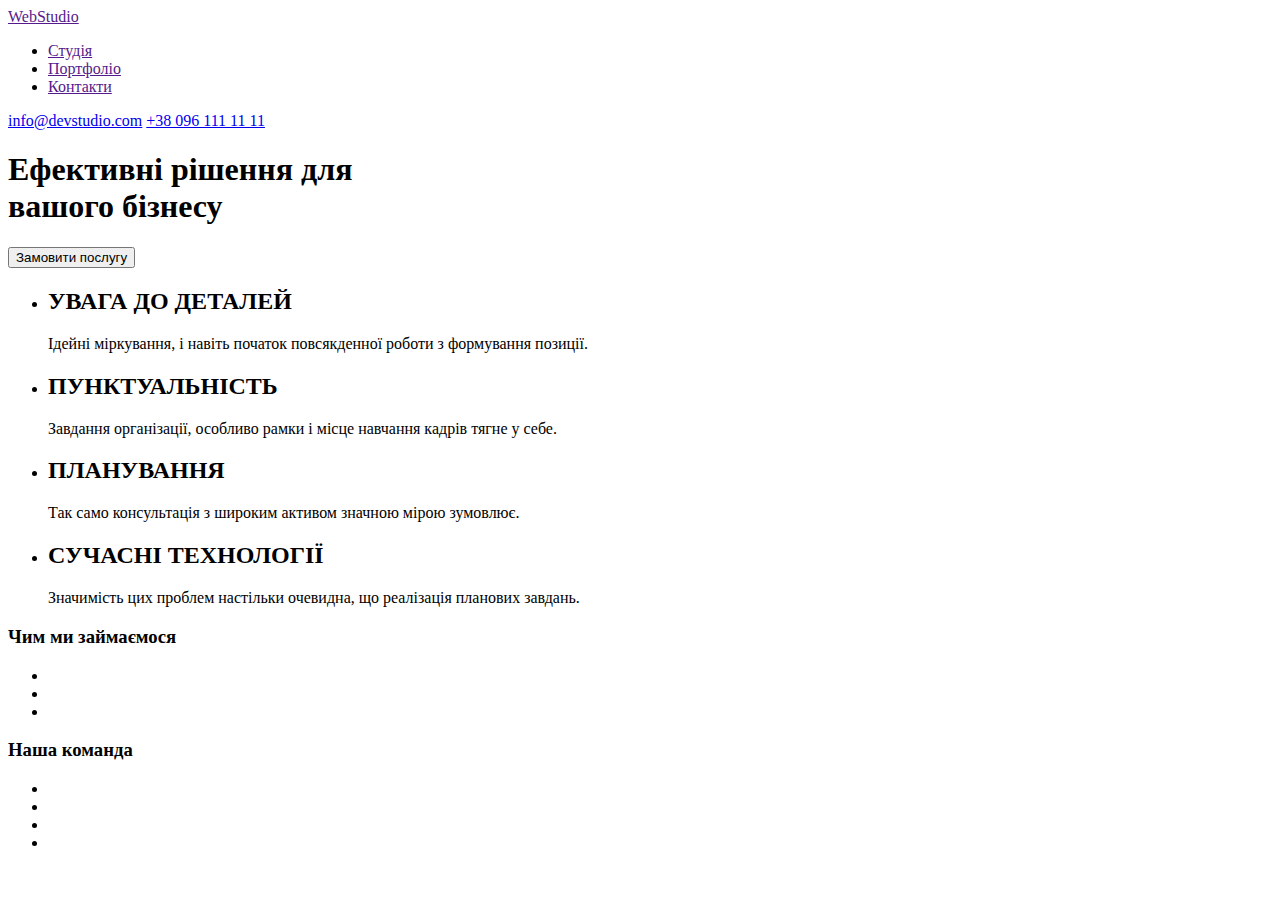
==== index.html @ 82a79b6b "First commit" ====
<!DOCTYPE html>
<html lang="en">
  <head>
    <meta charset="UTF-8" />
    <meta http-equiv="X-UA-Compatible" content="IE=edge" />
    <meta name="viewport" content="width=device-width, initial-scale=1.0" />
    <title>WebStudio</title>
  </head>
  <body>
    <header>
      <nav>
        <a href="">WebStudio</a>
        <ul>
          <li><a href="">Студія</a></li>
          <li><a href="">Портфоліо</a></li>
          <li><a href="">Контакти</a></li>
        </ul>
      </nav>
      <a href="mailto:info@devstudio.com">info@devstudio.com</a>
      <a href="tel:+380961111111">+38 096 111 11 11</a>
    </header>
    <main>
		<!--Hero section-->
      <section>
        <h1>
          Ефективні рішення для <br />
          вашого бізнесу
        </h1>
        <button type="button">Замовити послугу</button>
      </section>
	  <!-- About company -->
      <div>
        <section>
          <ul>
            <li>
              <h2>УВАГА ДО ДЕТАЛЕЙ</h2>
              <p>Ідейні міркування, і навіть початок повсякденної роботи з
                формування позиції.</p>
            </li>
            <li>
              <h2>ПУНКТУАЛЬНІСТЬ</h2>
              <p>Завдання організації, особливо рамки і місце навчання кадрів
                тягне у себе.</p>
            </li>
            <li>
              <h2>ПЛАНУВАННЯ</h2>
              <p>Так само консультація з широким активом значною мірою зумовлює.</p>
            </li>
            <li>
              <h2>СУЧАСНІ ТЕХНОЛОГІЇ</h2>
              <p>Значимість цих проблем настільки очевидна, що реалізація
                планових завдань.</p>
            </li>
          </ul>
        </section>
      </div>
      <div>
        <h3>Чим ми займаємося</h3>
        <ul>
          <li><img src="./photos/box1.png" alt="" width="370" /></li>
          <li><img src="" alt="" width="370" /></li>
          <li><img src="" alt="" width="370" /></li>
        </ul>
      </div>
      <div>
        <h3>Наша команда</h3>
        <ul>
          <li><img src="" alt="" width="270" /></li>
          <li><img src="" alt="" width="270" /></li>
          <li><img src="" alt="" width="270" /></li>
          <li><img src="" alt="" width="270" /></li>
        </ul>
      </div>
    </main>
    <footer></footer>
  </body>
</html>
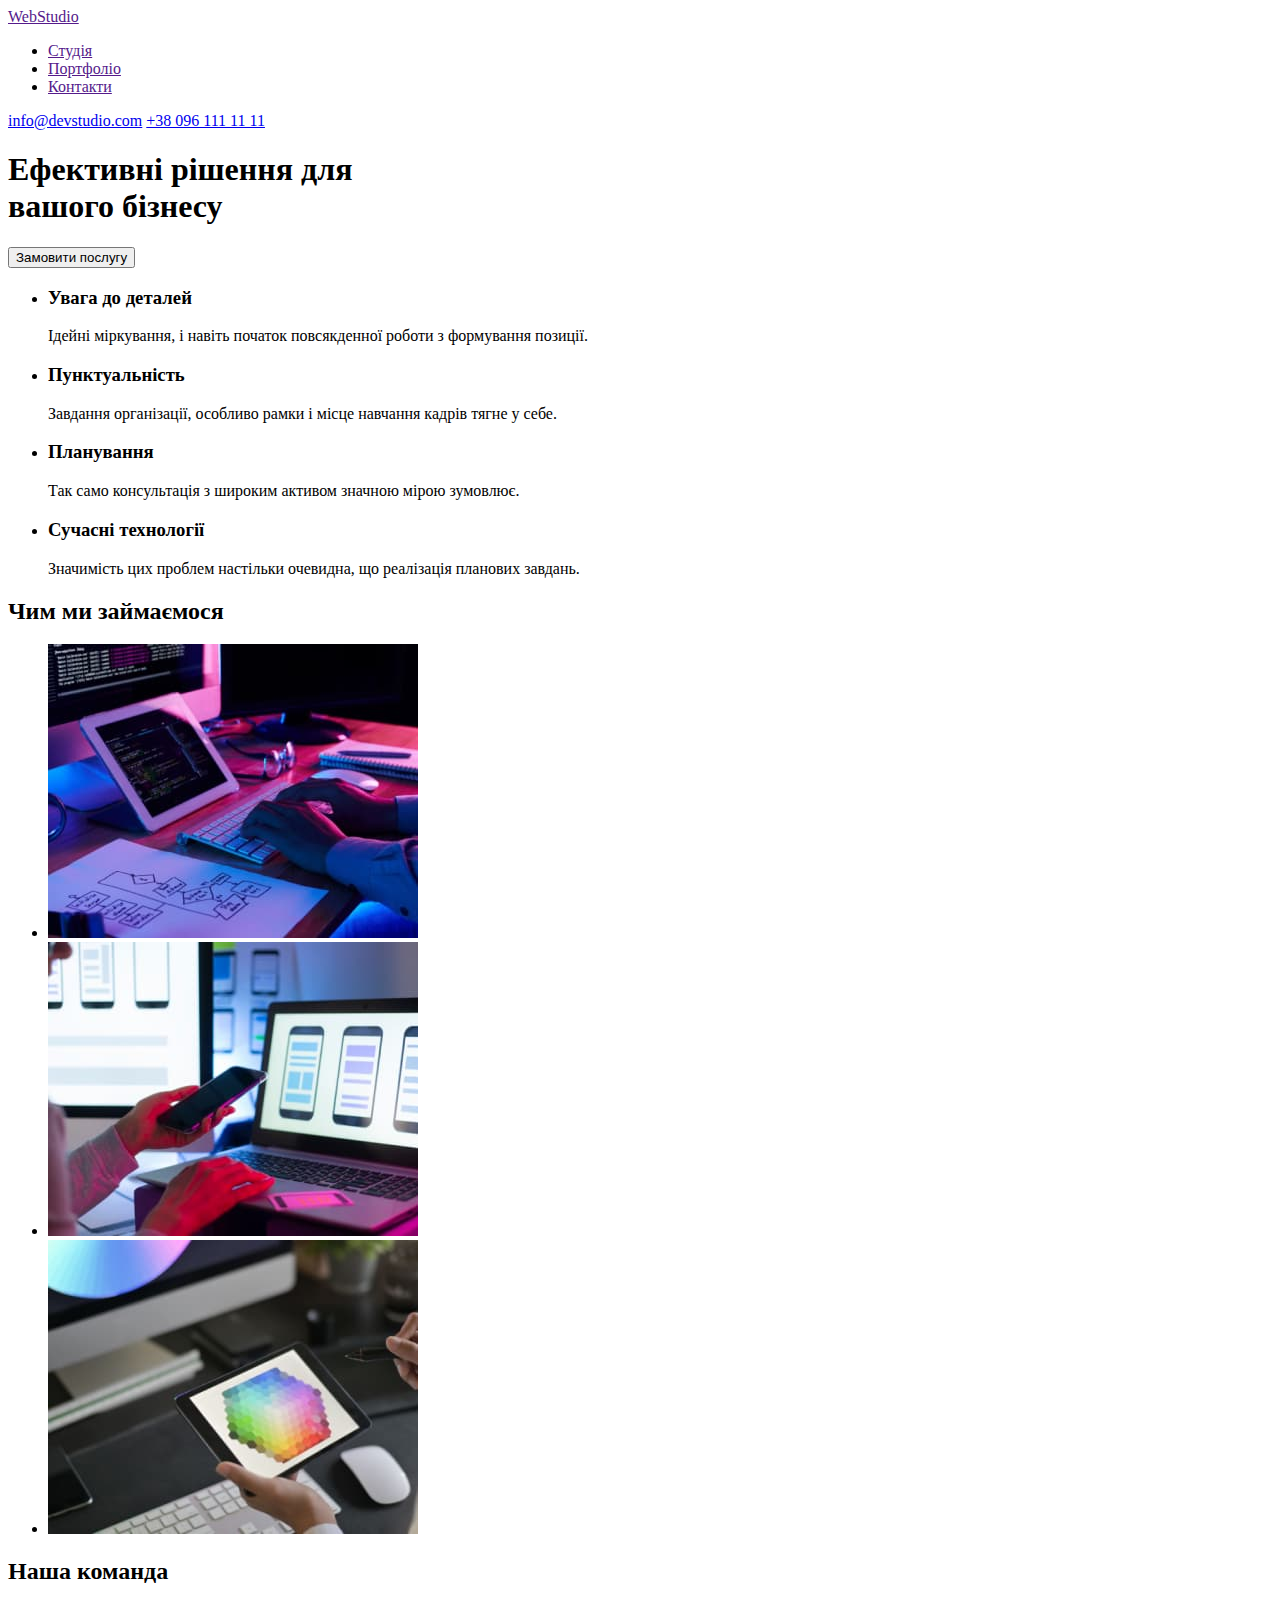
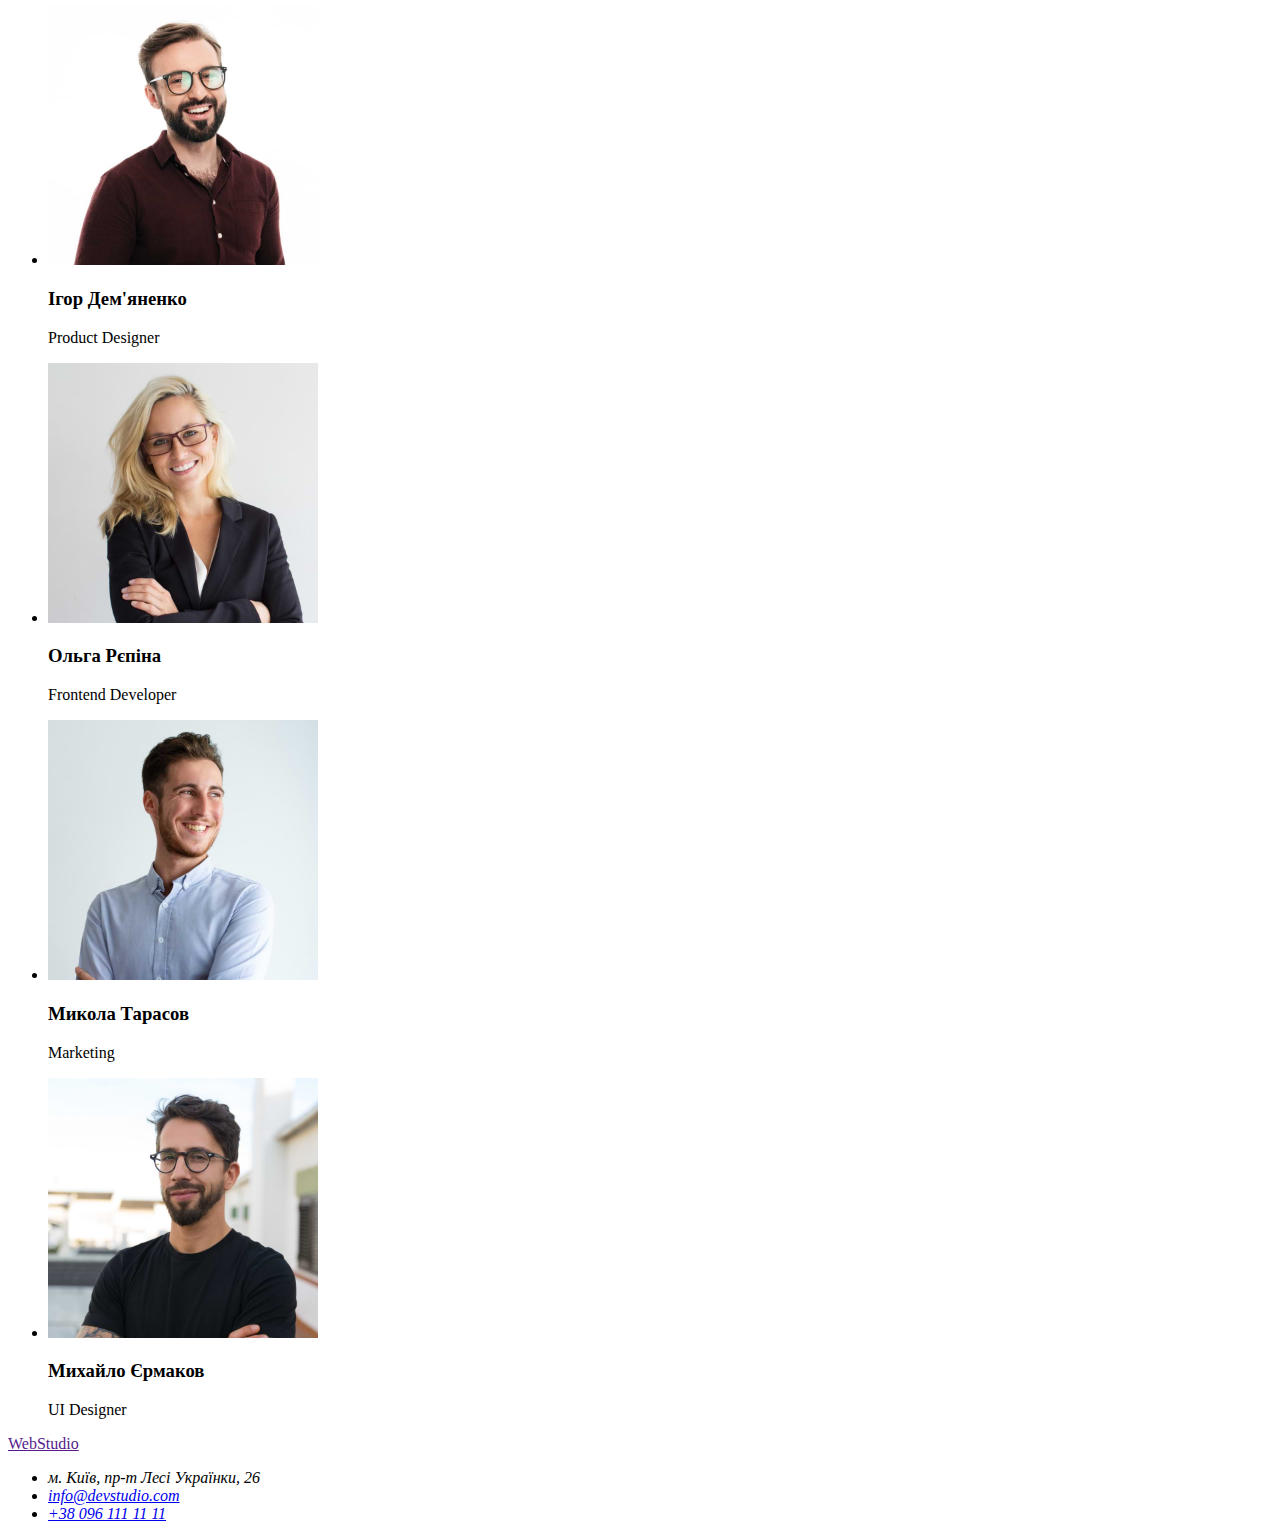
==== commit e755bc7a: "Adds images, alt descriptions and footer" ====
--- a/index.html
+++ b/index.html
@@ -1,5 +1,5 @@
 <!DOCTYPE html>
-<html lang="en">
+<html lang="uk">
   <head>
     <meta charset="UTF-8" />
     <meta http-equiv="X-UA-Compatible" content="IE=edge" />
@@ -16,11 +16,13 @@
           <li><a href="">Контакти</a></li>
         </ul>
       </nav>
-      <a href="mailto:info@devstudio.com">info@devstudio.com</a>
-      <a href="tel:+380961111111">+38 096 111 11 11</a>
+      <p>
+        <a href="mailto:info@devstudio.com">info@devstudio.com</a>
+        <a href="tel:+380961111111">+38 096 111 11 11</a>
+      </p>
     </header>
     <main>
-		<!--Hero section-->
+      <!--Hero section-->
       <section>
         <h1>
           Ефективні рішення для <br />
@@ -28,50 +30,114 @@
         </h1>
         <button type="button">Замовити послугу</button>
       </section>
-	  <!-- About company -->
-      <div>
-        <section>
-          <ul>
-            <li>
-              <h2>УВАГА ДО ДЕТАЛЕЙ</h2>
-              <p>Ідейні міркування, і навіть початок повсякденної роботи з
-                формування позиції.</p>
-            </li>
-            <li>
-              <h2>ПУНКТУАЛЬНІСТЬ</h2>
-              <p>Завдання організації, особливо рамки і місце навчання кадрів
-                тягне у себе.</p>
-            </li>
-            <li>
-              <h2>ПЛАНУВАННЯ</h2>
-              <p>Так само консультація з широким активом значною мірою зумовлює.</p>
-            </li>
-            <li>
-              <h2>СУЧАСНІ ТЕХНОЛОГІЇ</h2>
-              <p>Значимість цих проблем настільки очевидна, що реалізація
-                планових завдань.</p>
-            </li>
-          </ul>
-        </section>
-      </div>
-      <div>
-        <h3>Чим ми займаємося</h3>
+      <!-- Our advantages -->
+      <section>
+        <h2 hidden>Нвші переваги</h2>
         <ul>
-          <li><img src="./photos/box1.png" alt="" width="370" /></li>
-          <li><img src="" alt="" width="370" /></li>
-          <li><img src="" alt="" width="370" /></li>
+          <li>
+            <h3>Увага до деталей</h3>
+            <p>
+              Ідейні міркування, і навіть початок повсякденної роботи з
+              формування позиції.
+            </p>
+          </li>
+          <li>
+            <h3>Пунктуальність</h3>
+            <p>
+              Завдання організації, особливо рамки і місце навчання кадрів тягне
+              у себе.
+            </p>
+          </li>
+          <li>
+            <h3>Планування</h3>
+            <p>
+              Так само консультація з широким активом значною мірою зумовлює.
+            </p>
+          </li>
+          <li>
+            <h3>Сучасні технології</h3>
+            <p>
+              Значимість цих проблем настільки очевидна, що реалізація планових
+              завдань.
+            </p>
+          </li>
         </ul>
-      </div>
-      <div>
-        <h3>Наша команда</h3>
+      </section>
+      <!---What we do-->
+      <section>
+        <h2>Чим ми займаємося</h2>
         <ul>
-          <li><img src="" alt="" width="270" /></li>
-          <li><img src="" alt="" width="270" /></li>
-          <li><img src="" alt="" width="270" /></li>
-          <li><img src="" alt="" width="270" /></li>
+          <li>
+            <img
+              src="./images/img1.jpg"
+              alt="Робочий стіл з клавіатурою та монітором"
+              width="370"
+            />
+          </li>
+          <li>
+            <img src="./images/img2.jpg" alt="Ноутбук та телефон" width="370" />
+          </li>
+          <li>
+            <img
+              src="./images/img3.jpg"
+              alt="Планшет на якому зображено спект кольорів"
+              width="370"
+            />
+          </li>
         </ul>
-      </div>
+      </section>
+      <!--Our team-->
+      <section>
+        <h2>Наша команда</h2>
+        <ul>
+          <li>
+            <img
+              src="./images/product-designer.jpg"
+              alt="фото Ігор Дем'яненко"
+              width="270"
+            />
+            <h3>Ігор Дем'яненко</h3>
+            <p>Product Designer</p>
+          </li>
+          <li>
+            <img
+              src="./images/frontend-developer.jpg"
+              alt="фото Ольга Рєпіна"
+              width="270"
+            />
+            <h3>Ольга Рєпіна</h3>
+            <p>Frontend Developer</p>
+          </li>
+          <li>
+            <img
+              src="./images/marketer.jpg"
+              alt="фото Микола Тарасов"
+              width="270"
+            />
+            <h3>Микола Тарасов</h3>
+            <p>Marketing</p>
+          </li>
+          <li>
+            <img
+              src="./images/ui-designer.jpg"
+              alt="фото Михайло Єрмаков"
+              width="270"
+            />
+            <h3>Михайло Єрмаков</h3>
+            <p>UI Designer</p>
+          </li>
+        </ul>
+      </section>
     </main>
-    <footer></footer>
+    <footer>
+      <a href="">WebStudio</a>
+      <address>
+        <ul>
+          <li>м. Київ, пр-т Лесі Українки, 26</li>
+          <li><a href="mailto:info@devstudio.com">info@devstudio.com</a></li>
+          <li><a href="tel:+380961111111">+38 096 111 11 11</a></li>
+        </ul>
+      </address>
+    </footer>
   </body>
 </html>
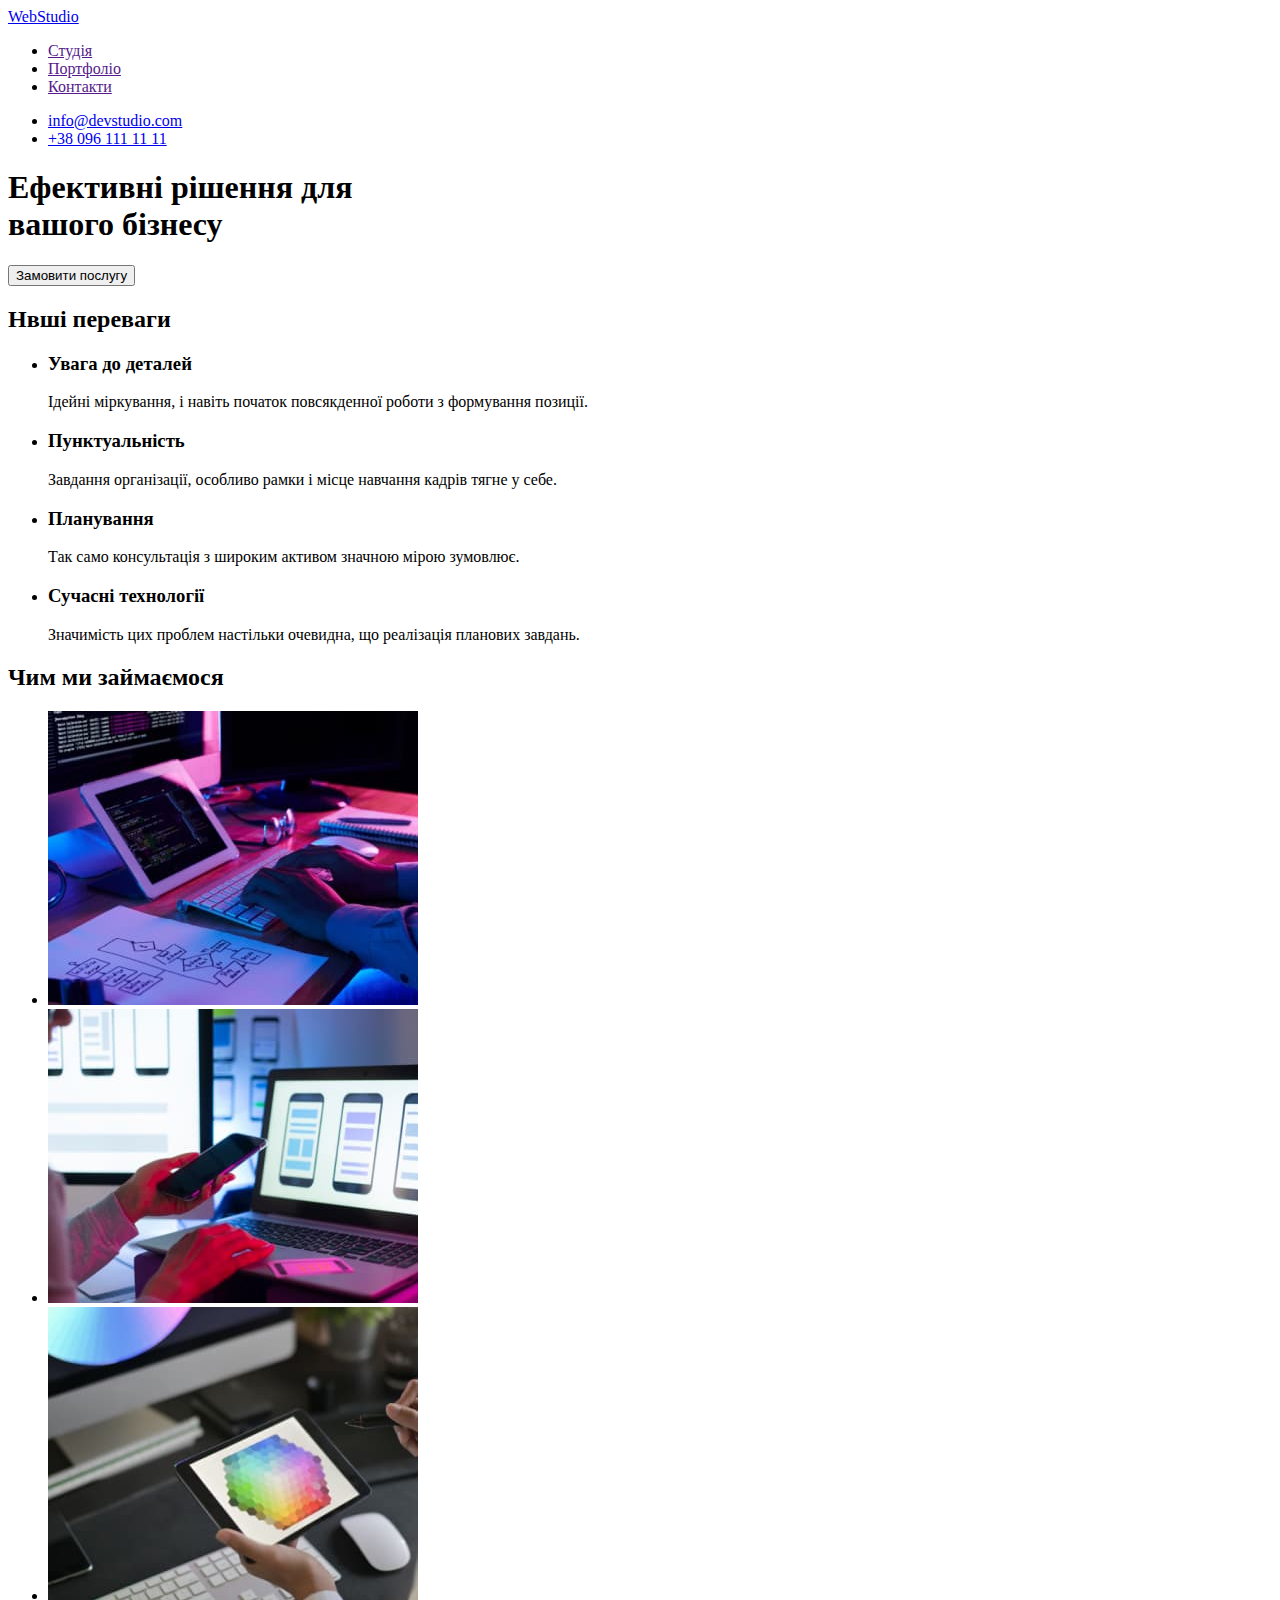
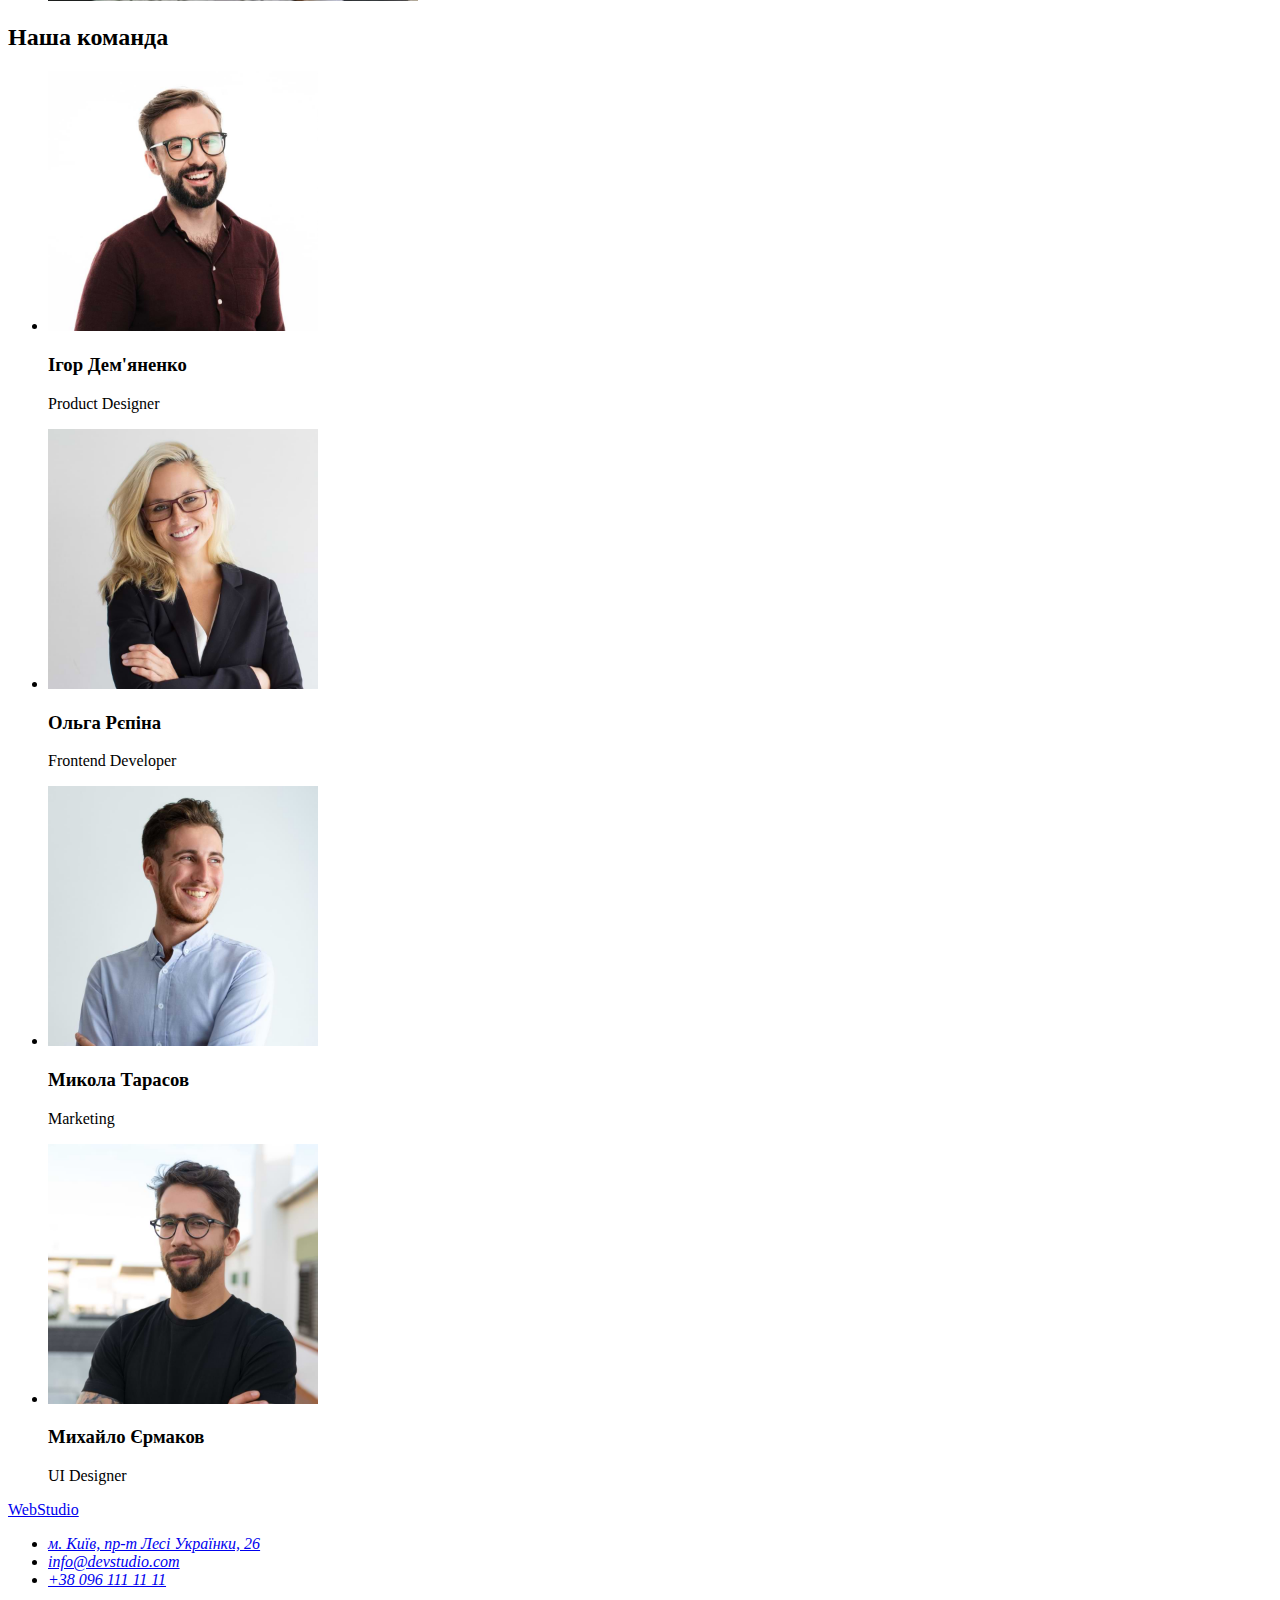
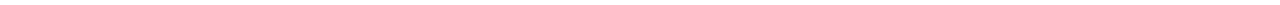
==== commit dd53e4b6: "Adds css file" ====
--- a/index.html
+++ b/index.html
@@ -5,21 +5,22 @@
     <meta http-equiv="X-UA-Compatible" content="IE=edge" />
     <meta name="viewport" content="width=device-width, initial-scale=1.0" />
     <title>WebStudio</title>
+    <link rel="stylesheet" href="./css/styles.css">
   </head>
   <body>
     <header>
       <nav>
-        <a href="">WebStudio</a>
+        <a href="./index.html">WebStudio</a>
         <ul>
           <li><a href="">Студія</a></li>
           <li><a href="">Портфоліо</a></li>
           <li><a href="">Контакти</a></li>
         </ul>
       </nav>
-      <p>
-        <a href="mailto:info@devstudio.com">info@devstudio.com</a>
-        <a href="tel:+380961111111">+38 096 111 11 11</a>
-      </p>
+      <ul>
+        <li><a href="mailto:info@devstudio.com">info@devstudio.com</a></li>
+        <li><a href="tel:+380961111111">+38 096 111 11 11</a></li>
+      </ul>
     </header>
     <main>
       <!--Hero section-->
@@ -32,7 +33,7 @@
       </section>
       <!-- Our advantages -->
       <section>
-        <h2 hidden>Нвші переваги</h2>
+        <h2>Нвші переваги</h2>
         <ul>
           <li>
             <h3>Увага до деталей</h3>
@@ -130,10 +131,18 @@
       </section>
     </main>
     <footer>
-      <a href="">WebStudio</a>
+      <a href="./index.html">WebStudio</a>
       <address>
         <ul>
-          <li>м. Київ, пр-т Лесі Українки, 26</li>
+          <li>
+            <a
+              href="https://goo.gl/maps/d3vubVebxPEq8JXa8"
+              target="_blank"
+              rel="noopener noreferrer nofollow"
+            >
+              м. Київ, пр-т Лесі Українки, 26
+            </a>
+          </li>
           <li><a href="mailto:info@devstudio.com">info@devstudio.com</a></li>
           <li><a href="tel:+380961111111">+38 096 111 11 11</a></li>
         </ul>
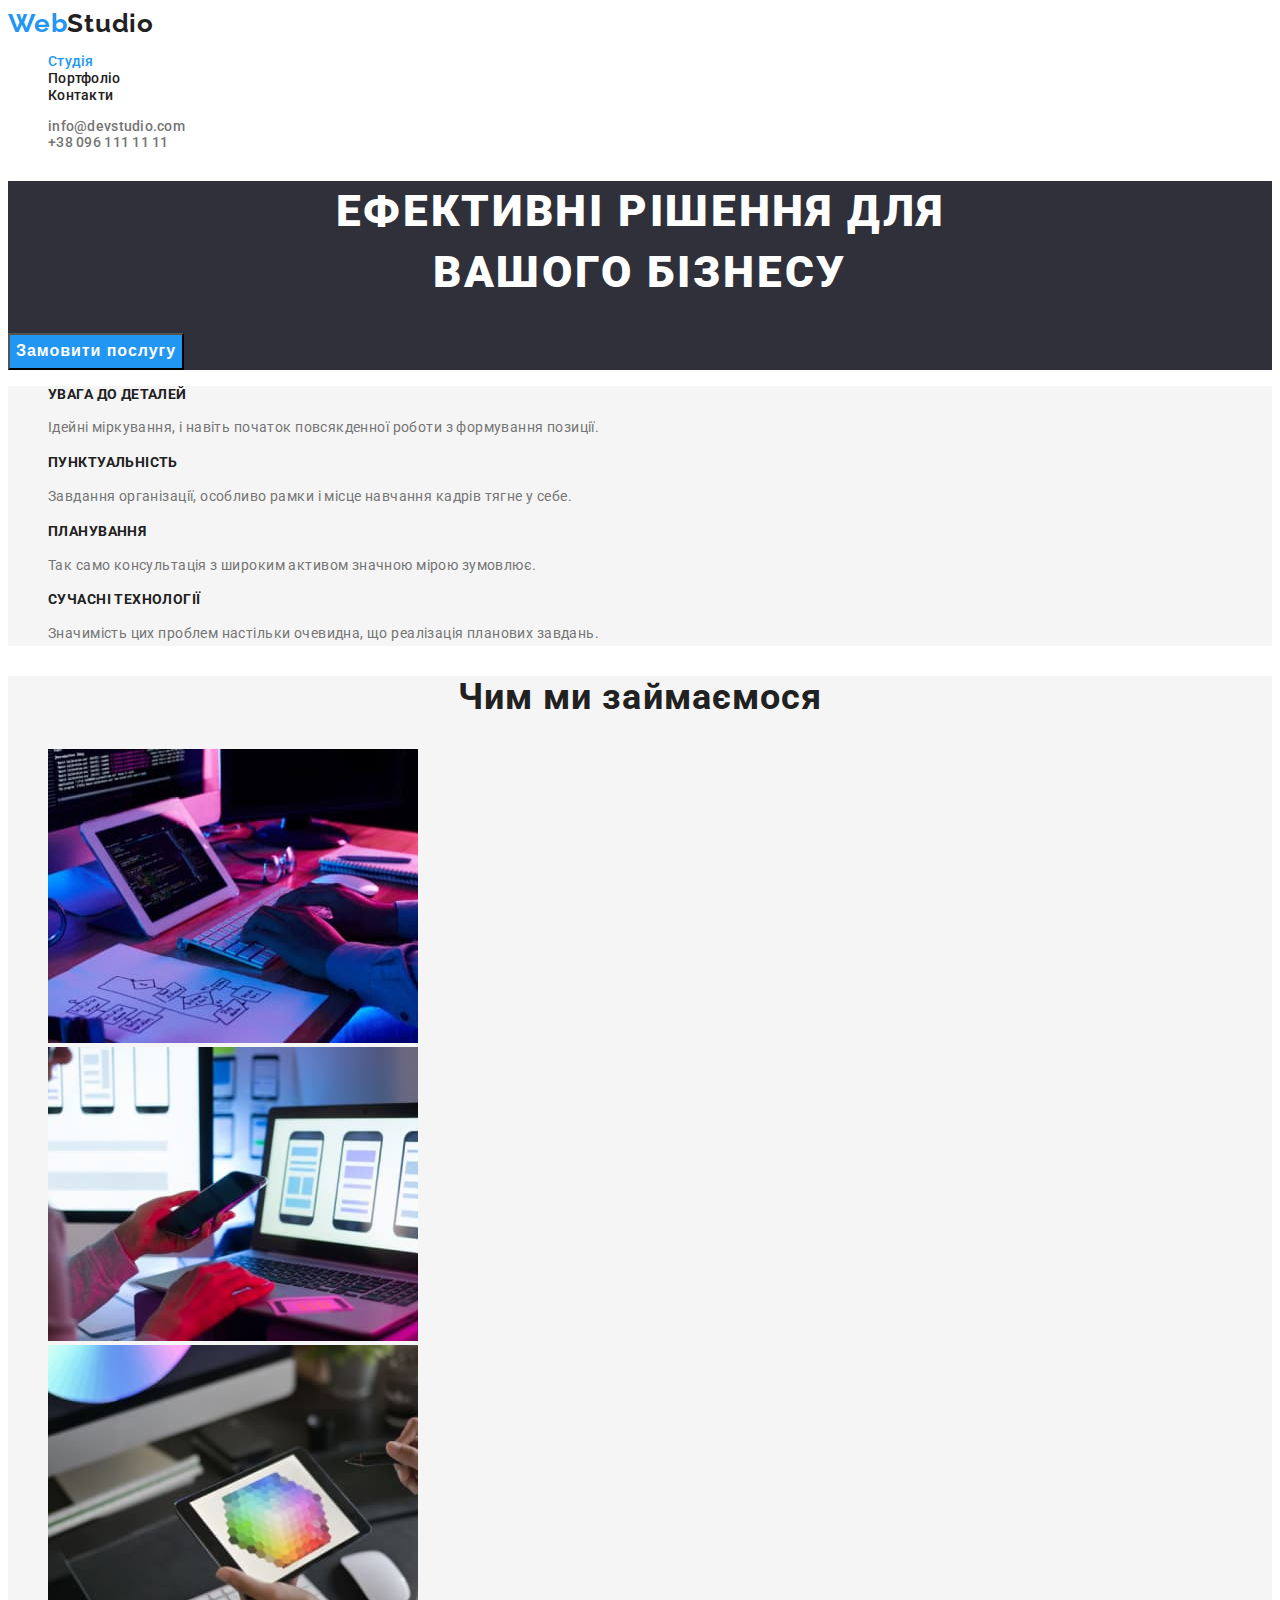
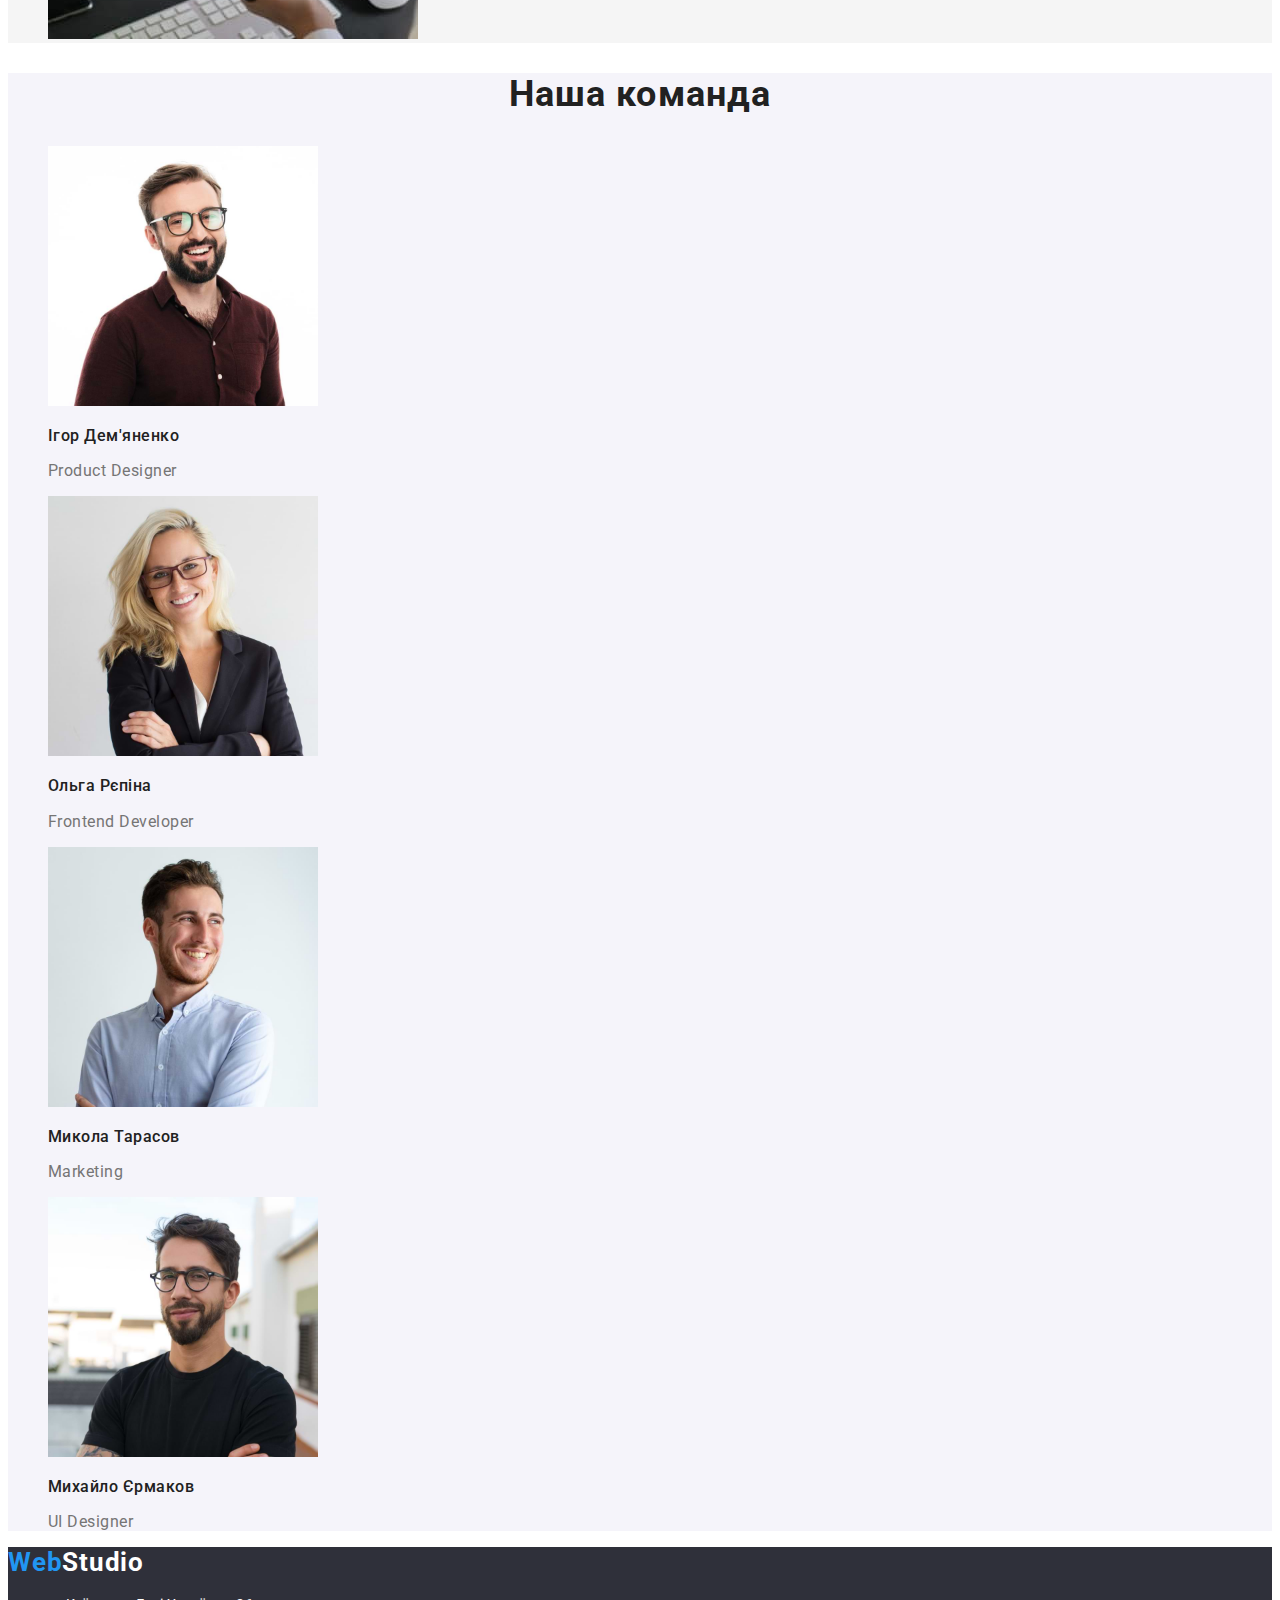
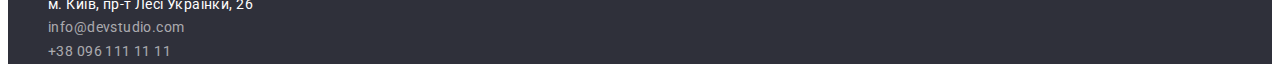
==== commit ce829648: "Add portfolio html and css styles to both index and portfolio" ====
--- a/index.html
+++ b/index.html
@@ -1,152 +1,132 @@
 <!DOCTYPE html>
 <html lang="uk">
-  <head>
-    <meta charset="UTF-8" />
-    <meta http-equiv="X-UA-Compatible" content="IE=edge" />
-    <meta name="viewport" content="width=device-width, initial-scale=1.0" />
-    <title>WebStudio</title>
-    <link rel="stylesheet" href="./css/styles.css">
-  </head>
-  <body>
-    <header>
-      <nav>
-        <a href="./index.html">WebStudio</a>
-        <ul>
-          <li><a href="">Студія</a></li>
-          <li><a href="">Портфоліо</a></li>
-          <li><a href="">Контакти</a></li>
-        </ul>
-      </nav>
-      <ul>
-        <li><a href="mailto:info@devstudio.com">info@devstudio.com</a></li>
-        <li><a href="tel:+380961111111">+38 096 111 11 11</a></li>
+
+<head>
+  <meta charset="UTF-8" />
+  <meta http-equiv="X-UA-Compatible" content="IE=edge" />
+  <meta name="viewport" content="width=device-width, initial-scale=1.0" />
+  <title>WebStudio</title>
+  <link rel="preconnect" href="https://fonts.googleapis.com">
+  <link rel="preconnect" href="https://fonts.gstatic.com" crossorigin>
+  <link href="https://fonts.googleapis.com/css2?family=Raleway:wght@700&family=Roboto:wght@400;500;700;900&display=swap"
+    rel="stylesheet">
+  <link rel="stylesheet" href="./css/styles.css">
+</head>
+
+<body>
+  <header class="header">
+    <nav class="nav">
+      <a href="./index.html" class="logo link"> <span class="web">Web</span>Studio</a>
+      <ul class="list">
+        <li><a href="./index.html" class="list-item link current">Студія</a></li>
+        <li><a href="./portfolio.html" class="list-item link">Портфоліо</a></li>
+        <li><a href="" class="list-item link">Контакти</a></li>
       </ul>
-    </header>
-    <main>
-      <!--Hero section-->
-      <section>
-        <h1>
-          Ефективні рішення для <br />
-          вашого бізнесу
-        </h1>
-        <button type="button">Замовити послугу</button>
-      </section>
-      <!-- Our advantages -->
-      <section>
-        <h2>Нвші переваги</h2>
-        <ul>
-          <li>
-            <h3>Увага до деталей</h3>
-            <p>
-              Ідейні міркування, і навіть початок повсякденної роботи з
-              формування позиції.
-            </p>
-          </li>
-          <li>
-            <h3>Пунктуальність</h3>
-            <p>
-              Завдання організації, особливо рамки і місце навчання кадрів тягне
-              у себе.
-            </p>
-          </li>
-          <li>
-            <h3>Планування</h3>
-            <p>
-              Так само консультація з широким активом значною мірою зумовлює.
-            </p>
-          </li>
-          <li>
-            <h3>Сучасні технології</h3>
-            <p>
-              Значимість цих проблем настільки очевидна, що реалізація планових
-              завдань.
-            </p>
-          </li>
-        </ul>
-      </section>
-      <!---What we do-->
-      <section>
-        <h2>Чим ми займаємося</h2>
-        <ul>
-          <li>
-            <img
-              src="./images/img1.jpg"
-              alt="Робочий стіл з клавіатурою та монітором"
-              width="370"
-            />
-          </li>
-          <li>
-            <img src="./images/img2.jpg" alt="Ноутбук та телефон" width="370" />
-          </li>
-          <li>
-            <img
-              src="./images/img3.jpg"
-              alt="Планшет на якому зображено спект кольорів"
-              width="370"
-            />
-          </li>
-        </ul>
-      </section>
-      <!--Our team-->
-      <section>
-        <h2>Наша команда</h2>
-        <ul>
-          <li>
-            <img
-              src="./images/product-designer.jpg"
-              alt="фото Ігор Дем'яненко"
-              width="270"
-            />
-            <h3>Ігор Дем'яненко</h3>
-            <p>Product Designer</p>
-          </li>
-          <li>
-            <img
-              src="./images/frontend-developer.jpg"
-              alt="фото Ольга Рєпіна"
-              width="270"
-            />
-            <h3>Ольга Рєпіна</h3>
-            <p>Frontend Developer</p>
-          </li>
-          <li>
-            <img
-              src="./images/marketer.jpg"
-              alt="фото Микола Тарасов"
-              width="270"
-            />
-            <h3>Микола Тарасов</h3>
-            <p>Marketing</p>
-          </li>
-          <li>
-            <img
-              src="./images/ui-designer.jpg"
-              alt="фото Михайло Єрмаков"
-              width="270"
-            />
-            <h3>Михайло Єрмаков</h3>
-            <p>UI Designer</p>
-          </li>
-        </ul>
-      </section>
-    </main>
-    <footer>
-      <a href="./index.html">WebStudio</a>
-      <address>
-        <ul>
-          <li>
-            <a
-              href="https://goo.gl/maps/d3vubVebxPEq8JXa8"
-              target="_blank"
-              rel="noopener noreferrer nofollow"
-            >
-              м. Київ, пр-т Лесі Українки, 26
-            </a>
-          </li>
-          <li><a href="mailto:info@devstudio.com">info@devstudio.com</a></li>
-          <li><a href="tel:+380961111111">+38 096 111 11 11</a></li>
-        </ul>
-      </address>
-    </footer>
-  </body>
-</html>
+    </nav>
+    <ul class="contact list">
+      <li><a href="mailto:info@devstudio.com" class="list-item link">info@devstudio.com</a></li>
+      <li><a href="tel:+380961111111" class="list-item link">+38 096 111 11 11</a></li>
+    </ul>
+  </header>
+  <main>
+    <!--Hero section-->
+    <section class="hero">
+      <h1 class="hero-title">
+        Ефективні рішення для <br />
+        вашого бізнесу
+      </h1>
+      <button class="hero-button" type="button">Замовити послугу</button>
+    </section>
+    <!-- Our advantages -->
+    <section class="advantages">
+      <h2 class="visually-hidden">Нaші переваги</h2>
+      <ul class="list">
+        <li>
+          <h3 class="advantages-title">Увага до деталей</h3>
+          <p class="advantages-text">
+            Ідейні міркування, і навіть початок повсякденної роботи з
+            формування позиції.
+          </p>
+        </li>
+        <li>
+          <h3 class="advantages-title">Пунктуальність</h3>
+          <p class="advantages-text">
+            Завдання організації, особливо рамки і місце навчання кадрів тягне
+            у себе.
+          </p>
+        </li>
+        <li>
+          <h3 class="advantages-title">Планування</h3>
+          <p class="advantages-text">
+            Так само консультація з широким активом значною мірою зумовлює.
+          </p>
+        </li>
+        <li>
+          <h3 class="advantages-title">Сучасні технології</h3>
+          <p class="advantages-text">
+            Значимість цих проблем настільки очевидна, що реалізація планових
+            завдань.
+          </p>
+        </li>
+      </ul>
+    </section>
+    <!---What we do-->
+    <section class="what-we-do">
+      <h2 class="title">Чим ми займаємося</h2>
+      <ul class="list">
+        <li>
+          <img src="./images/img1.jpg" alt="Робочий стіл з клавіатурою та монітором" width="370" />
+        </li>
+        <li>
+          <img src="./images/img2.jpg" alt="Ноутбук та телефон" width="370" />
+        </li>
+        <li>
+          <img src="./images/img3.jpg" alt="Планшет на якому зображено спект кольорів" width="370" />
+        </li>
+      </ul>
+    </section>
+    <!--Our team-->
+    <section class="team">
+      <h2 class="title">Наша команда</h2>
+      <ul class="list">
+        <li>
+          <img src="./images/product-designer.jpg" alt="фото Ігор Дем'яненко" width="270" />
+          <h3 class="team-title">Ігор Дем'яненко</h3>
+          <p class="team-text">Product Designer</p>
+        </li>
+        <li>
+          <img src="./images/frontend-developer.jpg" alt="фото Ольга Рєпіна" width="270" />
+          <h3 class="team-title">Ольга Рєпіна</h3>
+          <p class="team-text">Frontend Developer</p>
+        </li>
+        <li>
+          <img src="./images/marketer.jpg" alt="фото Микола Тарасов" width="270" />
+          <h3 class="team-title">Микола Тарасов</h3>
+          <p class="team-text">Marketing</p>
+        </li>
+        <li>
+          <img src="./images/ui-designer.jpg" alt="фото Михайло Єрмаков" width="270" />
+          <h3 class="team-title">Михайло Єрмаков</h3>
+          <p class="team-text">UI Designer</p>
+        </li>
+      </ul>
+    </section>
+  </main>
+  <footer class="footer">
+    <a href="./index.html" class="footer-logo link"> <span class="web">Web</span>Studio</a>
+    <address class="address">
+      <ul class="list">
+        <li>
+          <a href="https://goo.gl/maps/d3vubVebxPEq8JXa8" target="_blank" rel="noopener noreferrer nofollow"
+            class="address-item-main list-item link">
+            м. Київ, пр-т Лесі Українки, 26
+          </a>
+        </li>
+        <li><a href="mailto:info@devstudio.com" class="address-item list-item link">info@devstudio.com</a></li>
+        <li><a href="tel:+380961111111" class="address-item list-item link">+38 096 111 11 11</a></li>
+      </ul>
+    </address>
+  </footer>
+</body>
+
+</html>--- a/css/styles.css
+++ b/css/styles.css
@@ -0,0 +1,215 @@
+:root {
+    --primary-text-color: #757575;
+    --title-text-color: #212121;
+    --accent-color: #2196F3;
+    --additional-color: #FFFFFF;
+
+    --primary-background-color: #F5F5F5;
+    --accent-background-color: #2F303A;
+    --additional-background-color: #F5F4FA;
+}
+
+body {
+    font-family: "Roboto", sans-serif;
+    font-style: normal;
+    font-weight: 400;
+    color: var(--primary-text-color);
+}
+
+.link {
+    text-decoration: none;
+    color: inherit;
+}
+
+.list {
+    list-style-type: none;
+}
+
+.current {
+    color: var(--accent-color);
+}
+
+/* Header */
+
+.header {
+    background-color: var(--additional-color);
+}
+
+.nav {
+    font-weight: 500;
+    font-size: 14px;
+    line-height: 1.2;
+    letter-spacing: 0.02em;
+    color: var(--title-text-color);
+}
+
+.logo {
+    font-family: 'Raleway';
+    font-weight: 700;
+    font-size: 26px;
+    line-height: 1.2;
+    letter-spacing: 0.03em;
+}
+
+.web {
+    color: var(--accent-color)
+}
+
+.list-item:hover,
+.list-item:focus {
+    color: var(--accent-color);
+}
+
+.contact {
+    font-weight: 500;
+    font-size: 14px;
+    line-height: 1.2;
+    letter-spacing: 0.02em;
+}
+
+/* Hero section */
+
+.hero,
+.footer {
+    background-color: var(--accent-background-color);
+}
+
+.hero-title {
+    font-weight: 900;
+    font-size: 44px;
+    line-height: 1.4;
+    text-align: center;
+    letter-spacing: 0.06em;
+    text-transform: uppercase;
+    color: var(--additional-color);
+}
+
+.hero-button {
+    font-weight: 700;
+    font-size: 16px;
+    line-height: 1.9;
+    letter-spacing: 0.06em;
+    color: var(--additional-color);
+    background-color: var(--accent-color);
+}
+
+/* Our advantages section */
+
+.advantages {
+    background-color: var(--primary-background-color);
+}
+
+.visually-hidden {
+    position: absolute;
+    white-space: nowrap;
+    width: 1px;
+    height: 1px;
+    overflow: hidden;
+    border: 0;
+    padding: 0;
+    clip: rect(0 0 0 0);
+    clip-path: inset(50%);
+    margin: -1px;
+}
+
+.advantages-title {
+    font-weight: 700;
+    font-size: 14px;
+    line-height: 1.2;
+    letter-spacing: 0.03em;
+    text-transform: uppercase;
+    color: var(--title-text-color);
+}
+
+.advantages-text {
+    font-size: 14px;
+    line-height: 1.7;
+    letter-spacing: 0.03em;
+}
+
+/* What we do section */
+
+.what-we-do {
+    background-color: var(--primary-background-color);
+}
+
+.title {
+    font-weight: 700;
+    font-size: 36px;
+    line-height: 1.2;
+    text-align: center;
+    letter-spacing: 0.03em;
+    color: var(--title-text-color);
+}
+
+/* Our team */
+
+.team {
+    background-color: var(--additional-background-color);
+}
+
+.team-title {
+    font-weight: 500;
+    font-size: 16px;
+    line-height: 1.2;
+    ;
+    letter-spacing: 0.03em;
+    color: var(--title-text-color);
+}
+
+.team-text {
+    font-size: 16px;
+    line-height: 1.2;
+    letter-spacing: 0.03em;
+}
+
+/* Footer */
+
+.footer-logo {
+    font-weight: 700;
+    font-size: 26px;
+    line-height: 1.2;
+    letter-spacing: 0.03em;
+    color: var(--additional-color);
+}
+
+.address {
+    font-style: normal;
+    font-size: 14px;
+    line-height: 1.7;
+    letter-spacing: 0.03em;
+}
+
+
+.address-item-main {
+    color: var(--additional-color);
+}
+
+.address-item {
+    color: rgba(255, 255, 255, 0.6);
+}
+
+/* Our works */
+
+.btn {
+    font-weight: 500;
+    font-size: 16px;
+    line-height: 1.6;
+    letter-spacing: 0.03em;
+    color: var(--title-text-color);
+    background-color: var(--additional-background-color);
+}
+
+.our-works-title {
+    font-weight: 700;
+    font-size: 18px;
+    line-height: 2;
+    letter-spacing: 0.06em;
+    color: var(--title-text-color);
+}
+
+.our-works-text {
+    font-size: 16px;
+    line-height: 1.9;
+    letter-spacing: 0.03em;
+}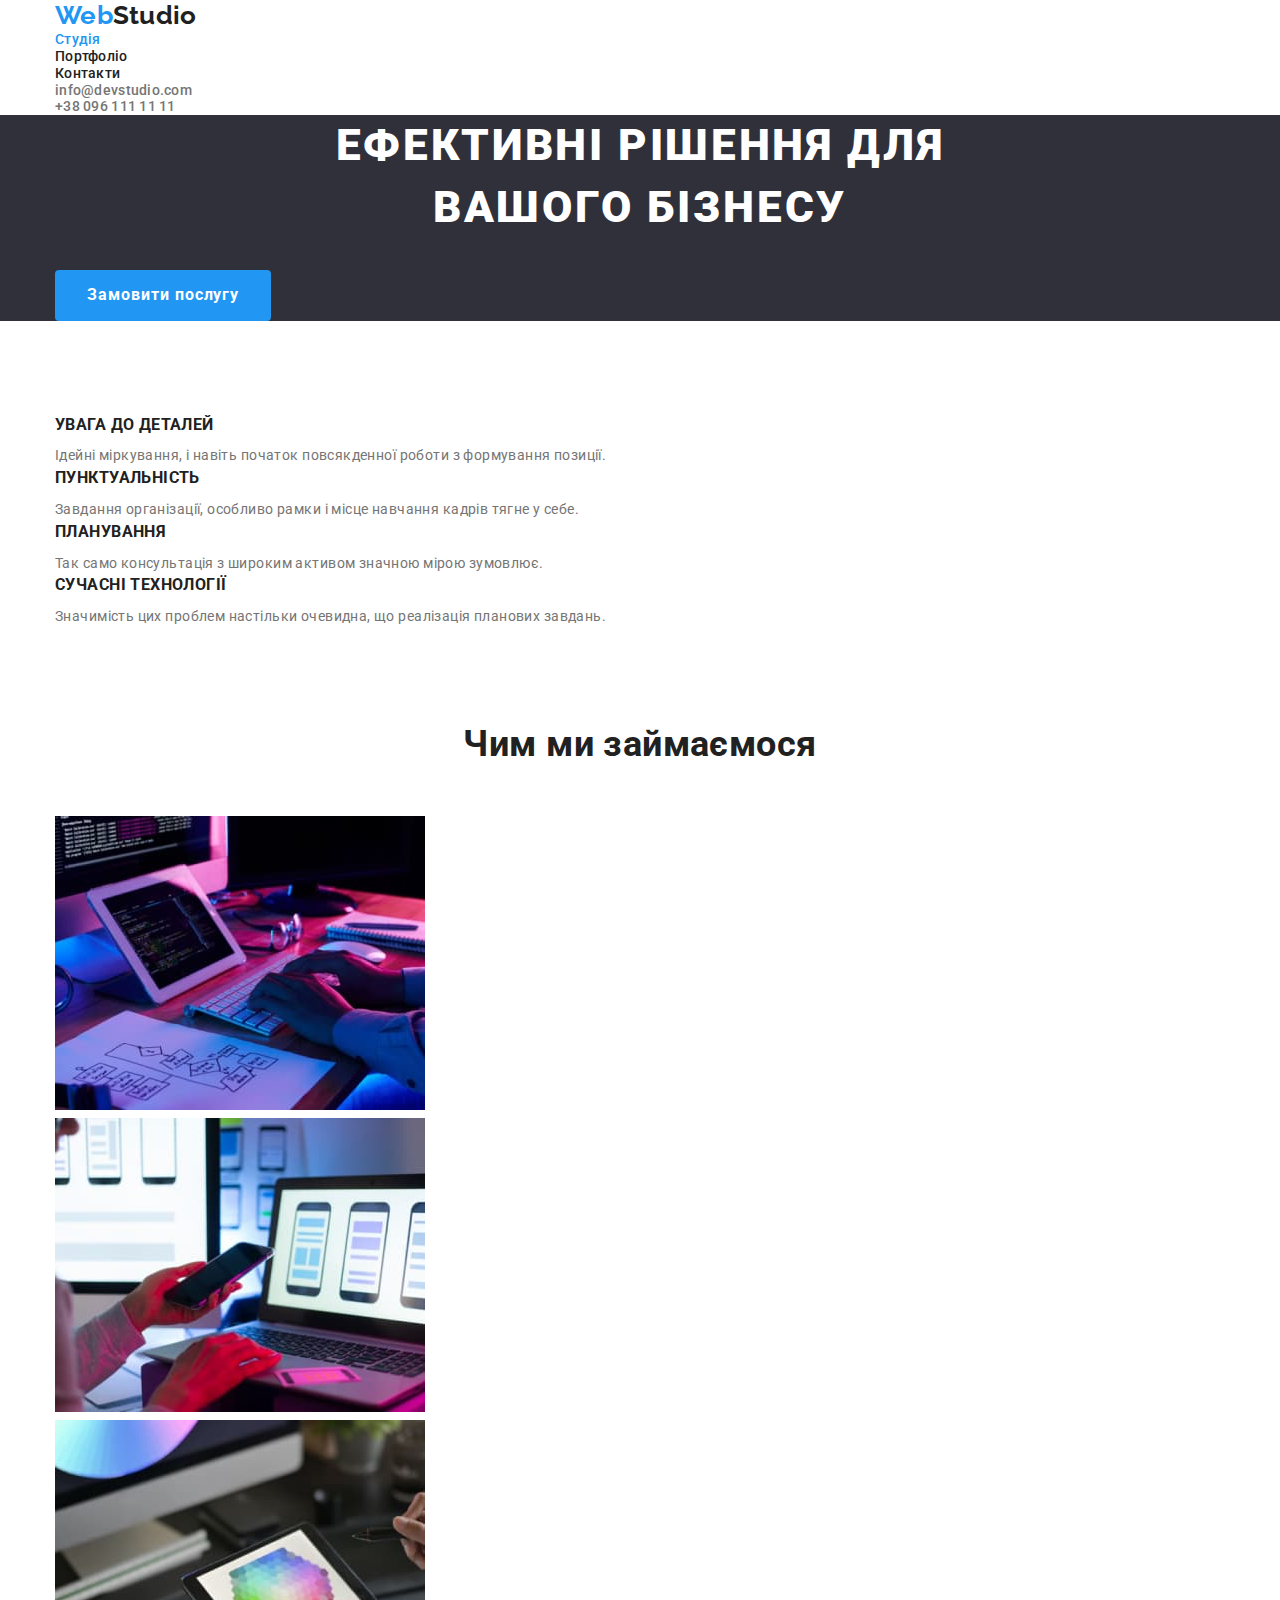
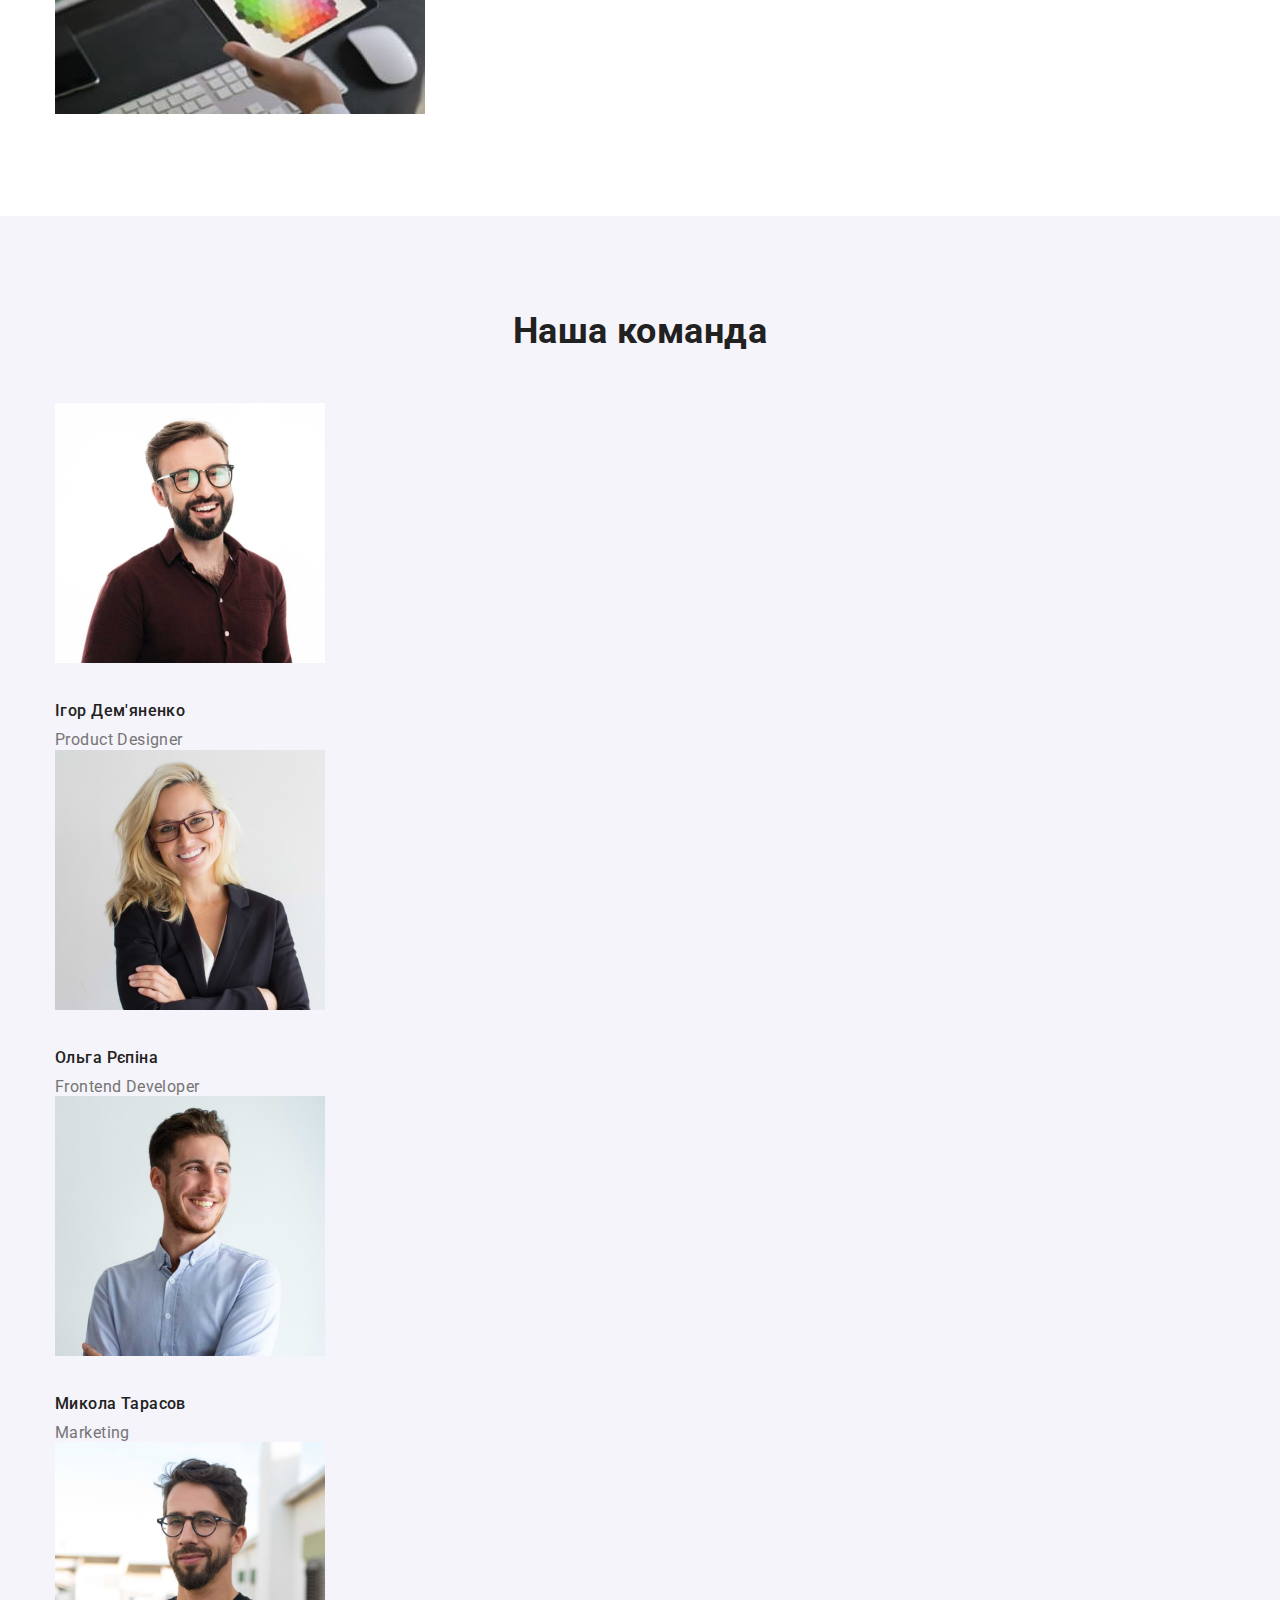
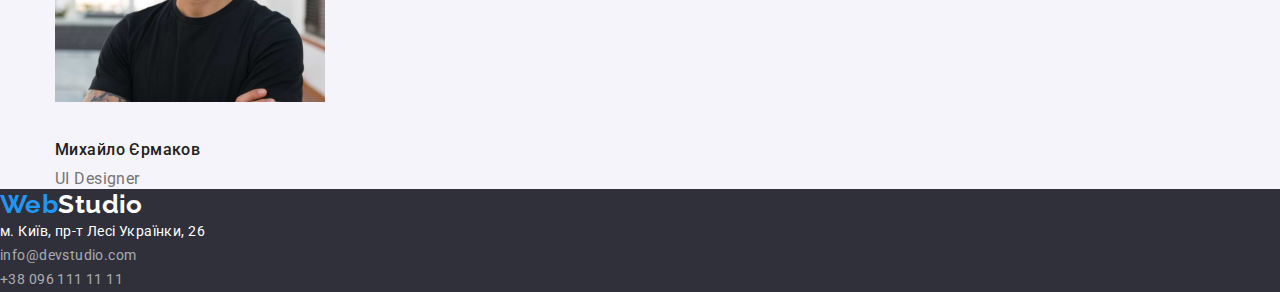
==== commit 0f17ef06: "Add margins and paddings" ====
--- a/index.html
+++ b/index.html
@@ -6,72 +6,89 @@
   <meta http-equiv="X-UA-Compatible" content="IE=edge" />
   <meta name="viewport" content="width=device-width, initial-scale=1.0" />
   <title>WebStudio</title>
-  <link rel="preconnect" href="https://fonts.googleapis.com">
-  <link rel="preconnect" href="https://fonts.gstatic.com" crossorigin>
+  <link rel="preconnect" href="https://fonts.googleapis.com" />
+  <link rel="preconnect" href="https://fonts.gstatic.com" crossorigin />
   <link href="https://fonts.googleapis.com/css2?family=Raleway:wght@700&family=Roboto:wght@400;500;700;900&display=swap"
-    rel="stylesheet">
-  <link rel="stylesheet" href="./css/styles.css">
+    rel="stylesheet" />
+  <link rel="stylesheet" href="https://cdnjs.cloudflare.com/ajax/libs/modern-normalize/1.1.0/modern-normalize.css" />
+  <link rel="stylesheet" href="./css/styles.css" />
 </head>
 
 <body>
   <header class="header">
-    <nav class="nav">
-      <a href="./index.html" class="logo link"> <span class="web">Web</span>Studio</a>
-      <ul class="list">
-        <li><a href="./index.html" class="list-item link current">Студія</a></li>
-        <li><a href="./portfolio.html" class="list-item link">Портфоліо</a></li>
-        <li><a href="" class="list-item link">Контакти</a></li>
+    <div class="container">
+      <nav class="navigation">
+        <a href="./index.html" class="logo link">
+          <span class="accent">Web</span>Studio</a>
+        <ul class="list">
+          <li>
+            <a href="./index.html" class="list-item link current">Студія</a>
+          </li>
+          <li>
+            <a href="./portfolio.html" class="list-item link">Портфоліо</a>
+          </li>
+          <li><a href="" class="list-item link">Контакти</a></li>
+        </ul>
+      </nav>
+      <ul class="contact list">
+        <li>
+          <a href="mailto:info@devstudio.com" class="list-item link">info@devstudio.com</a>
+        </li>
+        <li>
+          <a href="tel:+380961111111" class="list-item link">+38 096 111 11 11</a>
+        </li>
       </ul>
-    </nav>
-    <ul class="contact list">
-      <li><a href="mailto:info@devstudio.com" class="list-item link">info@devstudio.com</a></li>
-      <li><a href="tel:+380961111111" class="list-item link">+38 096 111 11 11</a></li>
-    </ul>
+    </div>
   </header>
   <main>
     <!--Hero section-->
     <section class="hero">
-      <h1 class="hero-title">
-        Ефективні рішення для <br />
-        вашого бізнесу
-      </h1>
-      <button class="hero-button" type="button">Замовити послугу</button>
+      <div class="container">
+        <h1 class="hero-title">
+          Ефективні рішення для <br />
+          вашого бізнесу
+        </h1>
+        <button class="hero-button" type="button">Замовити послугу</button>
+      </div>
     </section>
     <!-- Our advantages -->
     <section class="advantages">
-      <h2 class="visually-hidden">Нaші переваги</h2>
-      <ul class="list">
-        <li>
-          <h3 class="advantages-title">Увага до деталей</h3>
-          <p class="advantages-text">
-            Ідейні міркування, і навіть початок повсякденної роботи з
-            формування позиції.
-          </p>
-        </li>
-        <li>
-          <h3 class="advantages-title">Пунктуальність</h3>
-          <p class="advantages-text">
-            Завдання організації, особливо рамки і місце навчання кадрів тягне
-            у себе.
-          </p>
-        </li>
-        <li>
-          <h3 class="advantages-title">Планування</h3>
-          <p class="advantages-text">
-            Так само консультація з широким активом значною мірою зумовлює.
-          </p>
-        </li>
-        <li>
-          <h3 class="advantages-title">Сучасні технології</h3>
-          <p class="advantages-text">
-            Значимість цих проблем настільки очевидна, що реалізація планових
-            завдань.
-          </p>
-        </li>
-      </ul>
+      <div class="container">
+        <h2 class="visually-hidden">Нaші переваги</h2>
+        <ul class="list">
+          <li>
+            <h3 class="advantages-title">Увага до деталей</h3>
+            <p class="advantages-text">
+              Ідейні міркування, і навіть початок повсякденної роботи з
+              формування позиції.
+            </p>
+          </li>
+          <li>
+            <h3 class="advantages-title">Пунктуальність</h3>
+            <p class="advantages-text">
+              Завдання організації, особливо рамки і місце навчання кадрів тягне
+              у себе.
+            </p>
+          </li>
+          <li>
+            <h3 class="advantages-title">Планування</h3>
+            <p class="advantages-text">
+              Так само консультація з широким активом значною мірою зумовлює.
+            </p>
+          </li>
+          <li>
+            <h3 class="advantages-title">Сучасні технології</h3>
+            <p class="advantages-text">
+              Значимість цих проблем настільки очевидна, що реалізація планових
+              завдань.
+            </p>
+          </li>
+        </ul>
+      </div>
     </section>
     <!---What we do-->
     <section class="what-we-do">
+      <div class="container">
       <h2 class="title">Чим ми займаємося</h2>
       <ul class="list">
         <li>
@@ -84,9 +101,11 @@
           <img src="./images/img3.jpg" alt="Планшет на якому зображено спект кольорів" width="370" />
         </li>
       </ul>
+    </div>
     </section>
     <!--Our team-->
     <section class="team">
+      <div class="container">
       <h2 class="title">Наша команда</h2>
       <ul class="list">
         <li>
@@ -110,10 +129,12 @@
           <p class="team-text">UI Designer</p>
         </li>
       </ul>
+    </div>
     </section>
   </main>
   <footer class="footer">
-    <a href="./index.html" class="footer-logo link"> <span class="web">Web</span>Studio</a>
+    <a href="./index.html" class="footer-logo link">
+      <span class="accent">Web</span>Studio</a>
     <address class="address">
       <ul class="list">
         <li>
@@ -122,8 +143,12 @@
             м. Київ, пр-т Лесі Українки, 26
           </a>
         </li>
-        <li><a href="mailto:info@devstudio.com" class="address-item list-item link">info@devstudio.com</a></li>
-        <li><a href="tel:+380961111111" class="address-item list-item link">+38 096 111 11 11</a></li>
+        <li>
+          <a href="mailto:info@devstudio.com" class="address-item list-item link">info@devstudio.com</a>
+        </li>
+        <li>
+          <a href="tel:+380961111111" class="address-item list-item link">+38 096 111 11 11</a>
+        </li>
       </ul>
     </address>
   </footer>
--- a/css/styles.css
+++ b/css/styles.css
@@ -1,215 +1,233 @@
 :root {
-    --primary-text-color: #757575;
-    --title-text-color: #212121;
-    --accent-color: #2196F3;
-    --additional-color: #FFFFFF;
-
-    --primary-background-color: #F5F5F5;
-    --accent-background-color: #2F303A;
-    --additional-background-color: #F5F4FA;
+  --primary-text-color: #757575;
+  --title-text-color: #212121;
+  --accent-color: #2196f3;
+
+  --primary-color: #ffffff;
+  --primary-alfa-color: rgba(255, 255, 255, 0.6);
+
+  --accent-background-color: #2f303a;
+  --additional-background-color: #f5f4fa;
 }
 
 body {
-    font-family: "Roboto", sans-serif;
-    font-style: normal;
-    font-weight: 400;
-    color: var(--primary-text-color);
+  font-family: "Roboto", sans-serif;
+  color: var(--primary-text-color);
+  background-color: var(--primary-color);
+  font-size: 14px;
+  line-height: 1.71;
+  letter-spacing: 0.03em;
 }
 
 .link {
-    text-decoration: none;
-    color: inherit;
+  text-decoration: none;
+  color: inherit;
 }
 
 .list {
-    list-style-type: none;
+  list-style-type: none;
+  padding: 0;
+  margin: 0;
 }
 
 .current {
-    color: var(--accent-color);
+  color: var(--accent-color);
+}
+
+.container {
+  width: 1200px;
+  padding-right: 15px;
+  padding-left: 15px;
+  margin: 0 auto;
 }
 
 /* Header */
 
-.header {
-    background-color: var(--additional-color);
-}
-
-.nav {
-    font-weight: 500;
-    font-size: 14px;
-    line-height: 1.2;
-    letter-spacing: 0.02em;
-    color: var(--title-text-color);
+.navigation {
+  font-weight: 500;
+  line-height: 1.2;
+  letter-spacing: 0.02em;
+  color: var(--title-text-color);
 }
 
 .logo {
-    font-family: 'Raleway';
-    font-weight: 700;
-    font-size: 26px;
-    line-height: 1.2;
-    letter-spacing: 0.03em;
-}
-
-.web {
-    color: var(--accent-color)
+  font-family: "Raleway", sans-serif;
+  font-weight: 700;
+  font-size: 26px;
+  line-height: 1.2;
+}
+
+.accent {
+  color: var(--accent-color);
 }
 
 .list-item:hover,
 .list-item:focus {
-    color: var(--accent-color);
+  color: var(--accent-color);
 }
 
 .contact {
-    font-weight: 500;
-    font-size: 14px;
-    line-height: 1.2;
-    letter-spacing: 0.02em;
+  font-weight: 500;
+  line-height: 1.2;
+  letter-spacing: 0.02em;
 }
 
 /* Hero section */
 
 .hero,
 .footer {
-    background-color: var(--accent-background-color);
+  background-color: var(--accent-background-color);
 }
 
 .hero-title {
-    font-weight: 900;
-    font-size: 44px;
-    line-height: 1.4;
-    text-align: center;
-    letter-spacing: 0.06em;
-    text-transform: uppercase;
-    color: var(--additional-color);
-}
+  font-weight: 900;
+  font-size: 44px;
+  line-height: 1.4;
+  text-align: center;
+  letter-spacing: 0.06em;
+  text-transform: uppercase;
+  color: var(--primary-color);
+  margin-top: 0;
+  margin-bottom: 32px;
+}
+
 
 .hero-button {
-    font-weight: 700;
-    font-size: 16px;
-    line-height: 1.9;
-    letter-spacing: 0.06em;
-    color: var(--additional-color);
-    background-color: var(--accent-color);
+  font-weight: 700;
+  font-size: 16px;
+  line-height: 1.9;
+  letter-spacing: 0.06em;
+  color: var(--primary-color);
+  background-color: var(--accent-color);
+  cursor: pointer;
+  border-radius: 4px;
+  padding: 10px 32px;
+  border: transparent;
 }
 
 /* Our advantages section */
 
 .advantages {
-    background-color: var(--primary-background-color);
+  padding-top: 94px;
+  padding-bottom: 94px;
 }
 
 .visually-hidden {
-    position: absolute;
-    white-space: nowrap;
-    width: 1px;
-    height: 1px;
-    overflow: hidden;
-    border: 0;
-    padding: 0;
-    clip: rect(0 0 0 0);
-    clip-path: inset(50%);
-    margin: -1px;
+  position: absolute;
+  white-space: nowrap;
+  width: 1px;
+  height: 1px;
+  overflow: hidden;
+  border: 0;
+  padding: 0;
+  clip: rect(0 0 0 0);
+  clip-path: inset(50%);
+  margin: -1px;
 }
 
 .advantages-title {
-    font-weight: 700;
-    font-size: 14px;
-    line-height: 1.2;
-    letter-spacing: 0.03em;
-    text-transform: uppercase;
-    color: var(--title-text-color);
+  font-weight: 700;
+  line-height: 1.2;
+  text-transform: uppercase;
+  color: var(--title-text-color);
+  margin-top: 0;
+  margin-bottom: 10px;
 }
 
 .advantages-text {
-    font-size: 14px;
-    line-height: 1.7;
-    letter-spacing: 0.03em;
+  margin: 0;
 }
 
 /* What we do section */
 
 .what-we-do {
-    background-color: var(--primary-background-color);
+  padding-bottom: 94px;
 }
 
 .title {
-    font-weight: 700;
-    font-size: 36px;
-    line-height: 1.2;
-    text-align: center;
-    letter-spacing: 0.03em;
-    color: var(--title-text-color);
-}
-
-/* Our team */
+  font-weight: 700;
+  font-size: 36px;
+  line-height: 1.2;
+  text-align: center;
+  color: var(--title-text-color);
+  margin-top: 0;
+  margin-bottom: 50px;
+}
+
+/* Our team section*/
 
 .team {
-    background-color: var(--additional-background-color);
+  background-color: var(--additional-background-color);
+  padding-top: 94px;
 }
 
 .team-title {
-    font-weight: 500;
-    font-size: 16px;
-    line-height: 1.2;
-    ;
-    letter-spacing: 0.03em;
-    color: var(--title-text-color);
+  font-weight: 500;
+  font-size: 16px;
+  line-height: 1.2;
+  color: var(--title-text-color);
+  margin-top: 30px;
+  margin-bottom: 10px;
 }
 
 .team-text {
-    font-size: 16px;
-    line-height: 1.2;
-    letter-spacing: 0.03em;
+  font-size: 16px;
+  line-height: 1.2;
+  margin: 0;
 }
 
 /* Footer */
 
 .footer-logo {
-    font-weight: 700;
-    font-size: 26px;
-    line-height: 1.2;
-    letter-spacing: 0.03em;
-    color: var(--additional-color);
+  font-family: "Raleway", sans-serif;
+  font-weight: 700;
+  font-size: 26px;
+  line-height: 1.2;
+  color: var(--primary-color);
 }
 
 .address {
-    font-style: normal;
-    font-size: 14px;
-    line-height: 1.7;
-    letter-spacing: 0.03em;
-}
-
+  font-style: normal;
+}
 
 .address-item-main {
-    color: var(--additional-color);
+  color: var(--primary-color);
 }
 
 .address-item {
-    color: rgba(255, 255, 255, 0.6);
-}
-
-/* Our works */
+  color: var(--primary-alfa-color);
+}
+
+/* Our works section*/
 
 .btn {
-    font-weight: 500;
-    font-size: 16px;
-    line-height: 1.6;
-    letter-spacing: 0.03em;
-    color: var(--title-text-color);
-    background-color: var(--additional-background-color);
+  font-family: inherit;
+  font-weight: 500;
+  font-size: 16px;
+  line-height: 1.6;
+  color: var(--title-text-color);
+  background-color: var(--additional-background-color);
+  cursor: pointer;
+  border-radius: 4px;
+  padding: 6px 22px;
+  border: transparent;
+}
+
+.btn:hover,
+.btn:focus {
+  color: var(--primary-color);
+  background-color: var(--accent-color);
 }
 
 .our-works-title {
-    font-weight: 700;
-    font-size: 18px;
-    line-height: 2;
-    letter-spacing: 0.06em;
-    color: var(--title-text-color);
+  font-weight: 700;
+  font-size: 18px;
+  line-height: 2;
+  letter-spacing: 0.06em;
+  color: var(--title-text-color);
 }
 
 .our-works-text {
-    font-size: 16px;
-    line-height: 1.9;
-    letter-spacing: 0.03em;
-}+  font-size: 16px;
+  line-height: 1.9;
+}
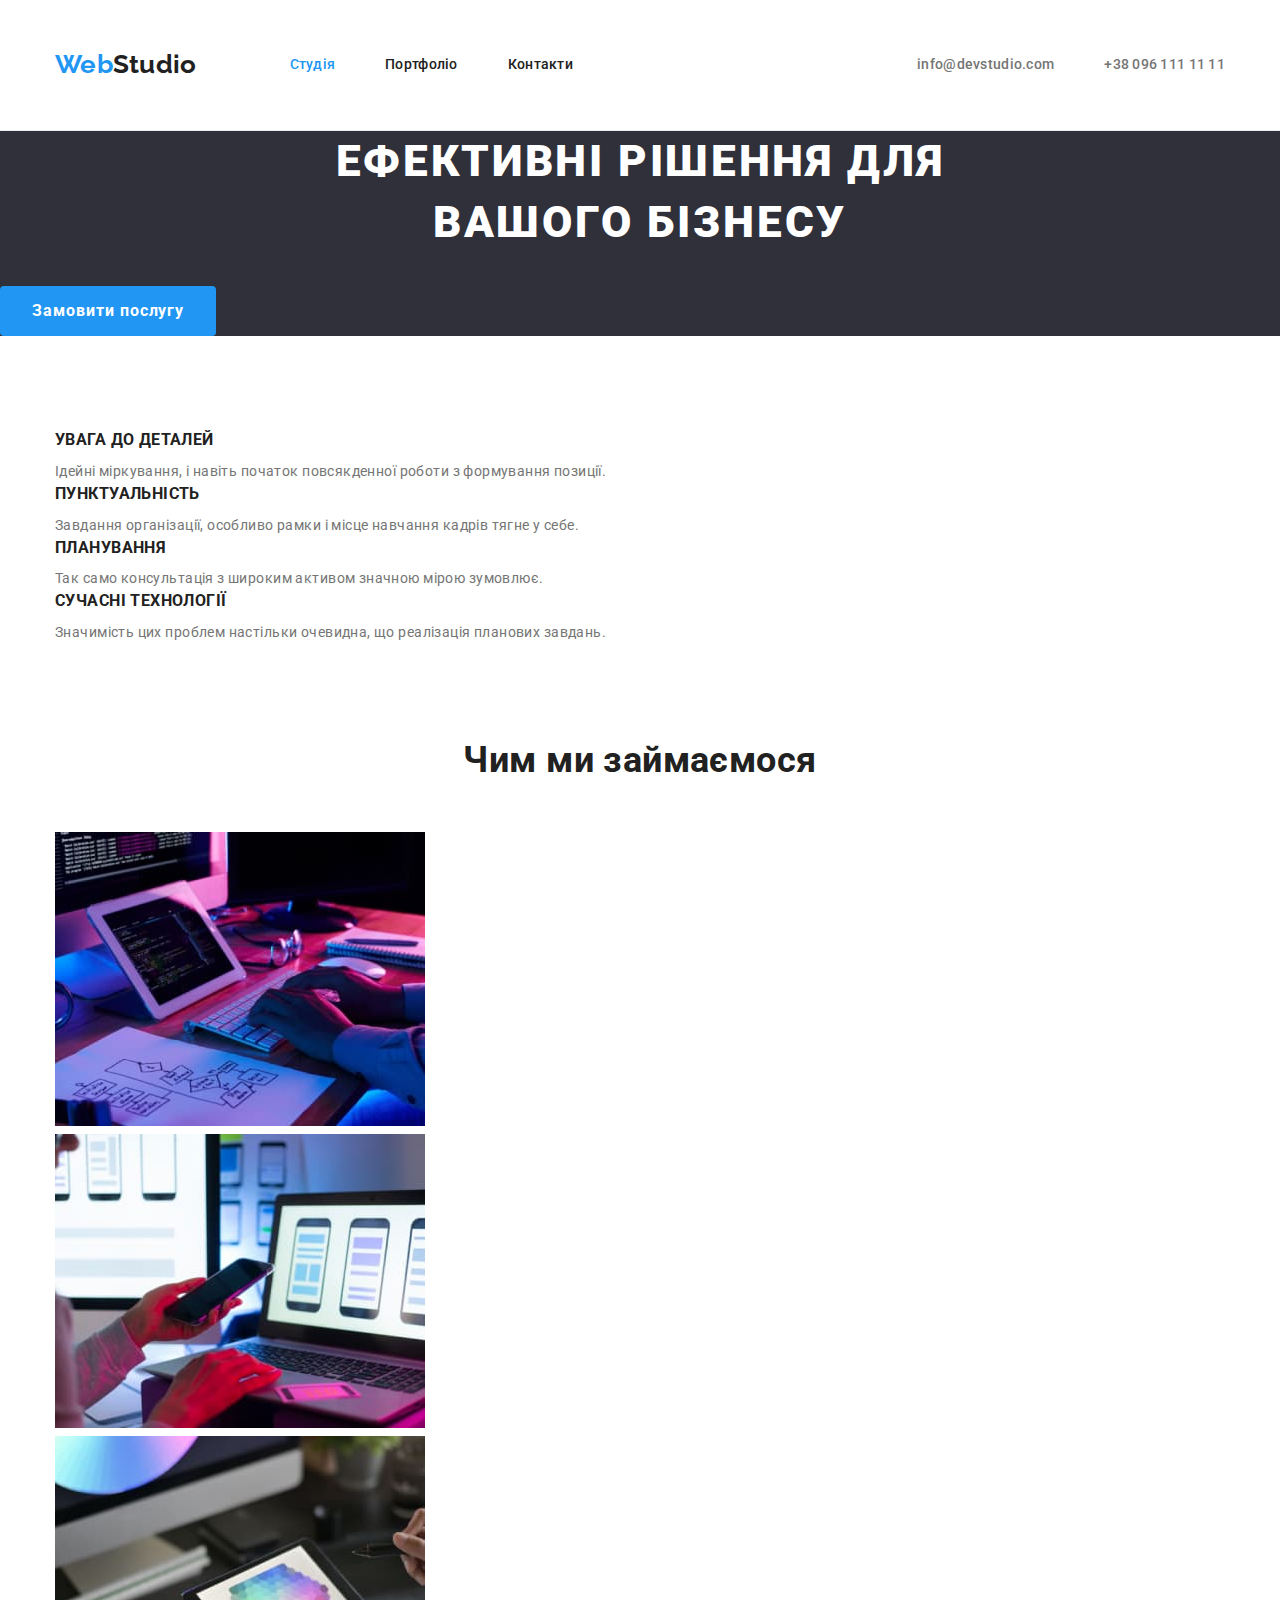
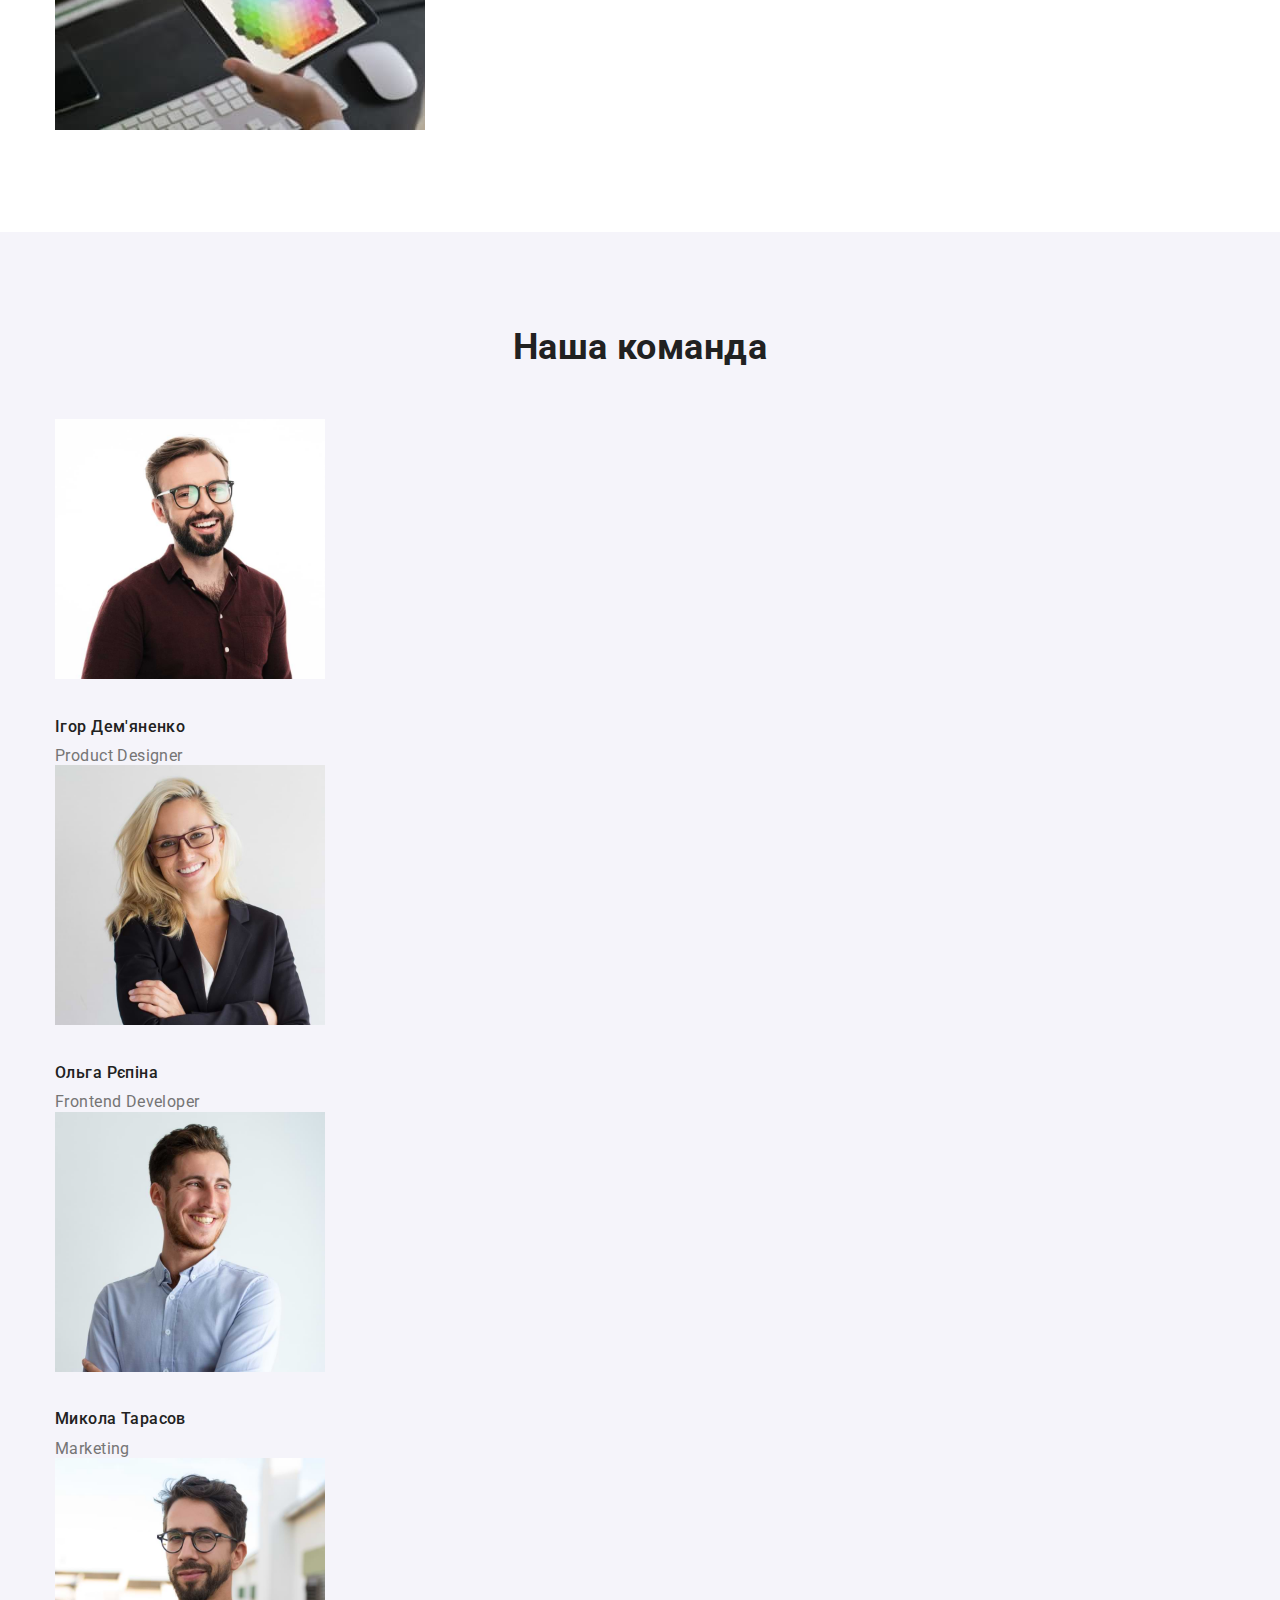
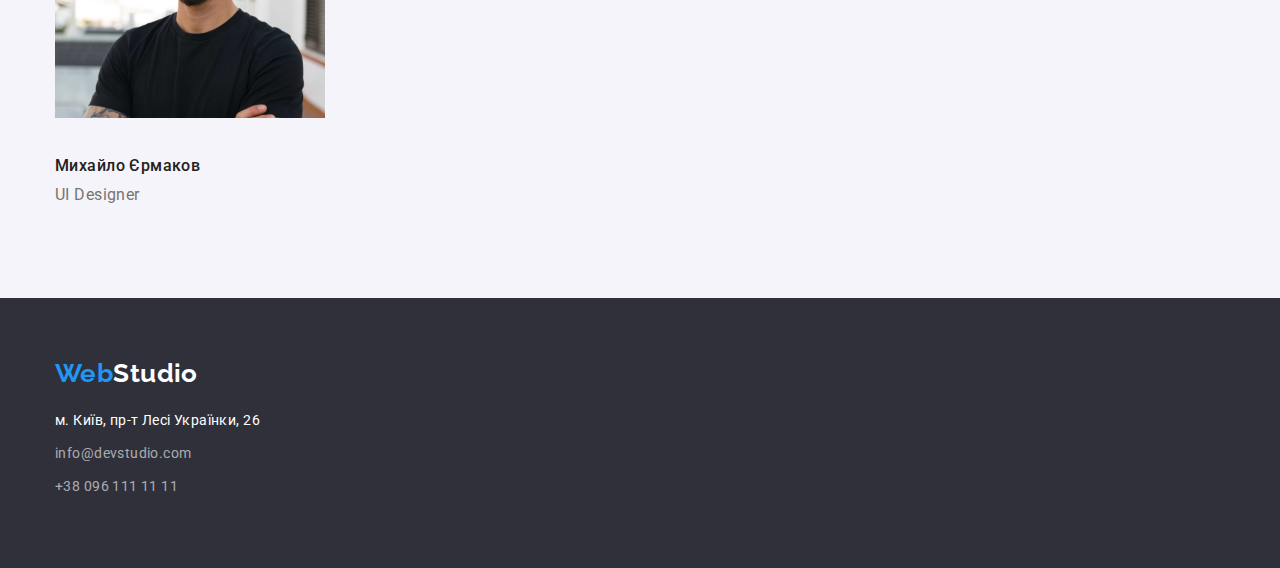
==== commit ef477a96: "Stylize header" ====
--- a/index.html
+++ b/index.html
@@ -1,157 +1,206 @@
 <!DOCTYPE html>
 <html lang="uk">
+  <head>
+    <meta charset="UTF-8" />
+    <meta http-equiv="X-UA-Compatible" content="IE=edge" />
+    <meta name="viewport" content="width=device-width, initial-scale=1.0" />
+    <title>WebStudio</title>
+    <link rel="preconnect" href="https://fonts.googleapis.com" />
+    <link rel="preconnect" href="https://fonts.gstatic.com" crossorigin />
+    <link
+      href="https://fonts.googleapis.com/css2?family=Raleway:wght@700&family=Roboto:wght@400;500;700;900&display=swap"
+      rel="stylesheet"
+    />
+    <link
+      rel="stylesheet"
+      href="https://cdnjs.cloudflare.com/ajax/libs/modern-normalize/1.1.0/modern-normalize.css"
+    />
+    <link rel="stylesheet" href="./css/styles.css" />
+  </head>
 
-<head>
-  <meta charset="UTF-8" />
-  <meta http-equiv="X-UA-Compatible" content="IE=edge" />
-  <meta name="viewport" content="width=device-width, initial-scale=1.0" />
-  <title>WebStudio</title>
-  <link rel="preconnect" href="https://fonts.googleapis.com" />
-  <link rel="preconnect" href="https://fonts.gstatic.com" crossorigin />
-  <link href="https://fonts.googleapis.com/css2?family=Raleway:wght@700&family=Roboto:wght@400;500;700;900&display=swap"
-    rel="stylesheet" />
-  <link rel="stylesheet" href="https://cdnjs.cloudflare.com/ajax/libs/modern-normalize/1.1.0/modern-normalize.css" />
-  <link rel="stylesheet" href="./css/styles.css" />
-</head>
-
-<body>
-  <header class="header">
-    <div class="container">
-      <nav class="navigation">
-        <a href="./index.html" class="logo link">
-          <span class="accent">Web</span>Studio</a>
-        <ul class="list">
-          <li>
-            <a href="./index.html" class="list-item link current">Студія</a>
+  <body>
+    <header class="header">
+      <div class="container navigation-contact">
+        <nav class="navigation">
+          <a href="./index.html" class="logo link">
+            <span class="accent">Web</span>Studio</a
+          >
+          <ul class="navigation-list list">
+            <li class="item">
+              <a href="./index.html" class="list-item link current">Студія</a>
+            </li>
+            <li class="item">
+              <a href="./portfolio.html" class="list-item link">Портфоліо</a>
+            </li>
+            <li class="item">
+              <a href="" class="list-item link">Контакти</a>
+            </li>
+          </ul>
+        </nav>
+        <ul class="contact list">
+          <li class="item">
+            <a href="mailto:info@devstudio.com" class="list-item link"
+              >info@devstudio.com</a
+            >
           </li>
-          <li>
-            <a href="./portfolio.html" class="list-item link">Портфоліо</a>
+          <li class="item">
+            <a href="tel:+380961111111" class="list-item link"
+              >+38 096 111 11 11</a
+            >
           </li>
-          <li><a href="" class="list-item link">Контакти</a></li>
         </ul>
-      </nav>
-      <ul class="contact list">
-        <li>
-          <a href="mailto:info@devstudio.com" class="list-item link">info@devstudio.com</a>
-        </li>
-        <li>
-          <a href="tel:+380961111111" class="list-item link">+38 096 111 11 11</a>
-        </li>
-      </ul>
-    </div>
-  </header>
-  <main>
-    <!--Hero section-->
-    <section class="hero">
-      <div class="container">
-        <h1 class="hero-title">
+      </div>
+    </header>
+    <main>
+      <!--Hero section-->
+      <section class="hero">
+        <h1 class="hero-title centered">
           Ефективні рішення для <br />
           вашого бізнесу
         </h1>
         <button class="hero-button" type="button">Замовити послугу</button>
+      </section>
+      <!-- Our advantages -->
+      <section class="advantages section">
+        <div class="container">
+          <h2 class="visually-hidden">Нaші переваги</h2>
+          <ul class="list">
+            <li>
+              <h3 class="advantages-title">Увага до деталей</h3>
+              <p class="advantages-text">
+                Ідейні міркування, і навіть початок повсякденної роботи з
+                формування позиції.
+              </p>
+            </li>
+            <li>
+              <h3 class="advantages-title">Пунктуальність</h3>
+              <p class="advantages-text">
+                Завдання організації, особливо рамки і місце навчання кадрів
+                тягне у себе.
+              </p>
+            </li>
+            <li>
+              <h3 class="advantages-title">Планування</h3>
+              <p class="advantages-text">
+                Так само консультація з широким активом значною мірою зумовлює.
+              </p>
+            </li>
+            <li>
+              <h3 class="advantages-title">Сучасні технології</h3>
+              <p class="advantages-text">
+                Значимість цих проблем настільки очевидна, що реалізація
+                планових завдань.
+              </p>
+            </li>
+          </ul>
+        </div>
+      </section>
+      <!---What we do-->
+      <section class="what-we-do">
+        <div class="container">
+          <h2 class="title centered">Чим ми займаємося</h2>
+          <ul class="list">
+            <li>
+              <img
+                src="./images/img1.jpg"
+                alt="Робочий стіл з клавіатурою та монітором"
+                width="370"
+              />
+            </li>
+            <li>
+              <img
+                src="./images/img2.jpg"
+                alt="Ноутбук та телефон"
+                width="370"
+              />
+            </li>
+            <li>
+              <img
+                src="./images/img3.jpg"
+                alt="Планшет на якому зображено спект кольорів"
+                width="370"
+              />
+            </li>
+          </ul>
+        </div>
+      </section>
+      <!--Our team-->
+      <section class="team section">
+        <div class="container">
+          <h2 class="title centered">Наша команда</h2>
+          <ul class="list">
+            <li>
+              <img
+                src="./images/product-designer.jpg"
+                alt="фото Ігор Дем'яненко"
+                width="270"
+              />
+              <h3 class="team-title">Ігор Дем'яненко</h3>
+              <p class="team-text">Product Designer</p>
+            </li>
+            <li>
+              <img
+                src="./images/frontend-developer.jpg"
+                alt="фото Ольга Рєпіна"
+                width="270"
+              />
+              <h3 class="team-title">Ольга Рєпіна</h3>
+              <p class="team-text">Frontend Developer</p>
+            </li>
+            <li>
+              <img
+                src="./images/marketer.jpg"
+                alt="фото Микола Тарасов"
+                width="270"
+              />
+              <h3 class="team-title">Микола Тарасов</h3>
+              <p class="team-text">Marketing</p>
+            </li>
+            <li>
+              <img
+                src="./images/ui-designer.jpg"
+                alt="фото Михайло Єрмаков"
+                width="270"
+              />
+              <h3 class="team-title">Михайло Єрмаков</h3>
+              <p class="team-text">UI Designer</p>
+            </li>
+          </ul>
+        </div>
+      </section>
+    </main>
+    <footer class="footer">
+      <div class="container">
+        <a href="./index.html" class="footer-logo link">
+          <span class="accent">Web</span>Studio</a
+        >
+        <address class="address">
+          <ul class="list">
+            <li>
+              <a
+                href="https://goo.gl/maps/d3vubVebxPEq8JXa8"
+                target="_blank"
+                rel="noopener noreferrer nofollow"
+                class="address-item-main list-item link"
+              >
+                м. Київ, пр-т Лесі Українки, 26
+              </a>
+            </li>
+            <li>
+              <a
+                href="mailto:info@devstudio.com"
+                class="address-item list-item link"
+                >info@devstudio.com</a
+              >
+            </li>
+            <li>
+              <a href="tel:+380961111111" class="address-item list-item link"
+                >+38 096 111 11 11</a
+              >
+            </li>
+          </ul>
+        </address>
       </div>
-    </section>
-    <!-- Our advantages -->
-    <section class="advantages">
-      <div class="container">
-        <h2 class="visually-hidden">Нaші переваги</h2>
-        <ul class="list">
-          <li>
-            <h3 class="advantages-title">Увага до деталей</h3>
-            <p class="advantages-text">
-              Ідейні міркування, і навіть початок повсякденної роботи з
-              формування позиції.
-            </p>
-          </li>
-          <li>
-            <h3 class="advantages-title">Пунктуальність</h3>
-            <p class="advantages-text">
-              Завдання організації, особливо рамки і місце навчання кадрів тягне
-              у себе.
-            </p>
-          </li>
-          <li>
-            <h3 class="advantages-title">Планування</h3>
-            <p class="advantages-text">
-              Так само консультація з широким активом значною мірою зумовлює.
-            </p>
-          </li>
-          <li>
-            <h3 class="advantages-title">Сучасні технології</h3>
-            <p class="advantages-text">
-              Значимість цих проблем настільки очевидна, що реалізація планових
-              завдань.
-            </p>
-          </li>
-        </ul>
-      </div>
-    </section>
-    <!---What we do-->
-    <section class="what-we-do">
-      <div class="container">
-      <h2 class="title">Чим ми займаємося</h2>
-      <ul class="list">
-        <li>
-          <img src="./images/img1.jpg" alt="Робочий стіл з клавіатурою та монітором" width="370" />
-        </li>
-        <li>
-          <img src="./images/img2.jpg" alt="Ноутбук та телефон" width="370" />
-        </li>
-        <li>
-          <img src="./images/img3.jpg" alt="Планшет на якому зображено спект кольорів" width="370" />
-        </li>
-      </ul>
-    </div>
-    </section>
-    <!--Our team-->
-    <section class="team">
-      <div class="container">
-      <h2 class="title">Наша команда</h2>
-      <ul class="list">
-        <li>
-          <img src="./images/product-designer.jpg" alt="фото Ігор Дем'яненко" width="270" />
-          <h3 class="team-title">Ігор Дем'яненко</h3>
-          <p class="team-text">Product Designer</p>
-        </li>
-        <li>
-          <img src="./images/frontend-developer.jpg" alt="фото Ольга Рєпіна" width="270" />
-          <h3 class="team-title">Ольга Рєпіна</h3>
-          <p class="team-text">Frontend Developer</p>
-        </li>
-        <li>
-          <img src="./images/marketer.jpg" alt="фото Микола Тарасов" width="270" />
-          <h3 class="team-title">Микола Тарасов</h3>
-          <p class="team-text">Marketing</p>
-        </li>
-        <li>
-          <img src="./images/ui-designer.jpg" alt="фото Михайло Єрмаков" width="270" />
-          <h3 class="team-title">Михайло Єрмаков</h3>
-          <p class="team-text">UI Designer</p>
-        </li>
-      </ul>
-    </div>
-    </section>
-  </main>
-  <footer class="footer">
-    <a href="./index.html" class="footer-logo link">
-      <span class="accent">Web</span>Studio</a>
-    <address class="address">
-      <ul class="list">
-        <li>
-          <a href="https://goo.gl/maps/d3vubVebxPEq8JXa8" target="_blank" rel="noopener noreferrer nofollow"
-            class="address-item-main list-item link">
-            м. Київ, пр-т Лесі Українки, 26
-          </a>
-        </li>
-        <li>
-          <a href="mailto:info@devstudio.com" class="address-item list-item link">info@devstudio.com</a>
-        </li>
-        <li>
-          <a href="tel:+380961111111" class="address-item list-item link">+38 096 111 11 11</a>
-        </li>
-      </ul>
-    </address>
-  </footer>
-</body>
-
-</html>+    </footer>
+  </body>
+</html>
--- a/css/styles.css
+++ b/css/styles.css
@@ -41,9 +41,32 @@
   margin: 0 auto;
 }
 
+.section {
+  padding-top: 94px;
+  padding-bottom: 94px;
+}
+
+.centered {
+  text-align: center;
+}
+
 /* Header */
 
+.header {
+  padding-top: 24px;
+  padding-bottom: 25px;
+  border-bottom: 1px solid;
+  border-color: #ececec;
+}
+
+.navigation-contact {
+display: flex;
+align-items: center;
+}
+
 .navigation {
+  display: flex;
+  align-items: center;
   font-weight: 500;
   line-height: 1.2;
   letter-spacing: 0.02em;
@@ -59,6 +82,15 @@
 
 .accent {
   color: var(--accent-color);
+}
+
+.navigation-list {
+  display: flex;
+  margin-left: 93px;
+}
+
+.header .item:not(:last-child) {
+  margin-right: 50px;
 }
 
 .list-item:hover,
@@ -66,11 +98,22 @@
   color: var(--accent-color);
 }
 
+
+.header .list-item {
+  display: block;
+  padding-top: 32px;
+  padding-bottom: 32px;
+}
+
 .contact {
+  display: flex;
+  margin-left: auto;
   font-weight: 500;
   line-height: 1.2;
   letter-spacing: 0.02em;
 }
+
+
 
 /* Hero section */
 
@@ -83,14 +126,12 @@
   font-weight: 900;
   font-size: 44px;
   line-height: 1.4;
-  text-align: center;
   letter-spacing: 0.06em;
   text-transform: uppercase;
   color: var(--primary-color);
   margin-top: 0;
   margin-bottom: 32px;
 }
-
 
 .hero-button {
   font-weight: 700;
@@ -106,11 +147,6 @@
 }
 
 /* Our advantages section */
-
-.advantages {
-  padding-top: 94px;
-  padding-bottom: 94px;
-}
 
 .visually-hidden {
   position: absolute;
@@ -148,7 +184,6 @@
   font-weight: 700;
   font-size: 36px;
   line-height: 1.2;
-  text-align: center;
   color: var(--title-text-color);
   margin-top: 0;
   margin-bottom: 50px;
@@ -158,7 +193,6 @@
 
 .team {
   background-color: var(--additional-background-color);
-  padding-top: 94px;
 }
 
 .team-title {
@@ -178,12 +212,19 @@
 
 /* Footer */
 
+.footer {
+  padding-top: 60px;
+  padding-bottom: 60px;
+}
+
 .footer-logo {
   font-family: "Raleway", sans-serif;
   font-weight: 700;
   font-size: 26px;
   line-height: 1.2;
   color: var(--primary-color);
+  display: inline-block;
+  margin-bottom: 20px;
 }
 
 .address {
@@ -192,10 +233,14 @@
 
 .address-item-main {
   color: var(--primary-color);
+  display: inline-block;
+  margin-bottom: 9px;
 }
 
 .address-item {
   color: var(--primary-alfa-color);
+  display: inline-block;
+  margin-bottom: 9px;
 }
 
 /* Our works section*/
@@ -219,15 +264,23 @@
   background-color: var(--accent-color);
 }
 
+.img {
+  display: block;
+}
+
 .our-works-title {
   font-weight: 700;
   font-size: 18px;
   line-height: 2;
   letter-spacing: 0.06em;
   color: var(--title-text-color);
+  margin-top: 20px;
+  margin-bottom: 4px;
 }
 
 .our-works-text {
   font-size: 16px;
   line-height: 1.9;
-}
+  margin-top: 0;
+  margin-bottom: 20px;
+}
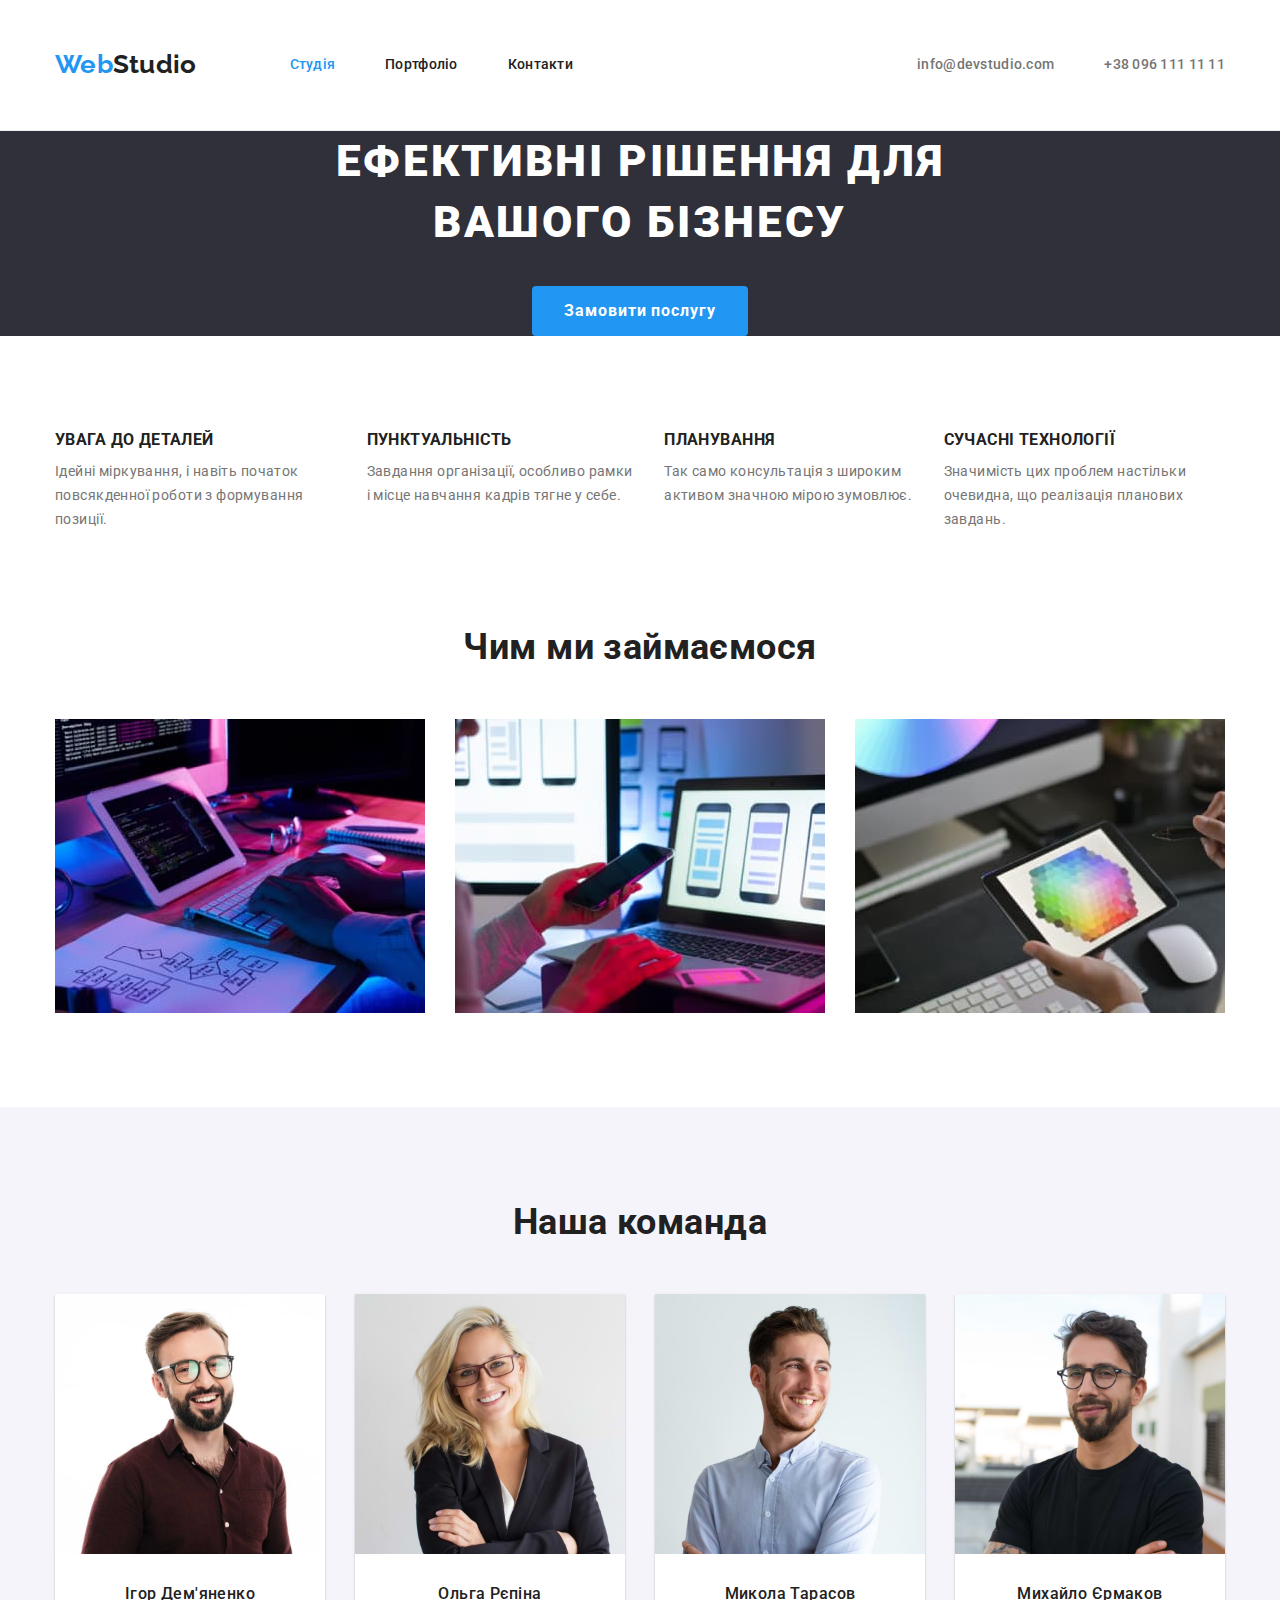
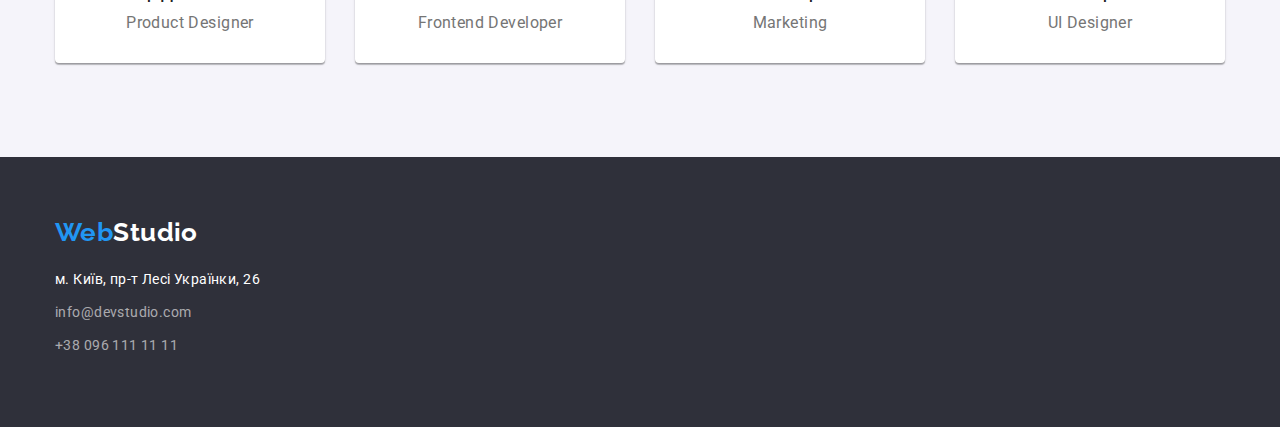
==== commit dd5ca86c: "Add cards borders" ====
--- a/index.html
+++ b/index.html
@@ -64,28 +64,28 @@
       <section class="advantages section">
         <div class="container">
           <h2 class="visually-hidden">Нaші переваги</h2>
-          <ul class="list">
-            <li>
+          <ul class="advantages-list list">
+            <li class="item">
               <h3 class="advantages-title">Увага до деталей</h3>
               <p class="advantages-text">
                 Ідейні міркування, і навіть початок повсякденної роботи з
                 формування позиції.
               </p>
             </li>
-            <li>
+            <li class="item">
               <h3 class="advantages-title">Пунктуальність</h3>
               <p class="advantages-text">
                 Завдання організації, особливо рамки і місце навчання кадрів
                 тягне у себе.
               </p>
             </li>
-            <li>
+            <li class="item">
               <h3 class="advantages-title">Планування</h3>
               <p class="advantages-text">
                 Так само консультація з широким активом значною мірою зумовлює.
               </p>
             </li>
-            <li>
+            <li class="item">
               <h3 class="advantages-title">Сучасні технології</h3>
               <p class="advantages-text">
                 Значимість цих проблем настільки очевидна, що реалізація
@@ -99,23 +99,26 @@
       <section class="what-we-do">
         <div class="container">
           <h2 class="title centered">Чим ми займаємося</h2>
-          <ul class="list">
-            <li>
+          <ul class="what-we-do-list list">
+            <li class="item">
               <img
+                class="img"
                 src="./images/img1.jpg"
                 alt="Робочий стіл з клавіатурою та монітором"
                 width="370"
               />
             </li>
-            <li>
+            <li class="item">
               <img
+                class="img"
                 src="./images/img2.jpg"
                 alt="Ноутбук та телефон"
                 width="370"
               />
             </li>
-            <li>
+            <li class="item">
               <img
+                class="img"
                 src="./images/img3.jpg"
                 alt="Планшет на якому зображено спект кольорів"
                 width="370"
@@ -128,42 +131,55 @@
       <section class="team section">
         <div class="container">
           <h2 class="title centered">Наша команда</h2>
-          <ul class="list">
-            <li>
-              <img
-                src="./images/product-designer.jpg"
-                alt="фото Ігор Дем'яненко"
-                width="270"
-              />
-              <h3 class="team-title">Ігор Дем'яненко</h3>
-              <p class="team-text">Product Designer</p>
-            </li>
-            <li>
-              <img
-                src="./images/frontend-developer.jpg"
-                alt="фото Ольга Рєпіна"
-                width="270"
-              />
-              <h3 class="team-title">Ольга Рєпіна</h3>
-              <p class="team-text">Frontend Developer</p>
-            </li>
-            <li>
-              <img
-                src="./images/marketer.jpg"
-                alt="фото Микола Тарасов"
-                width="270"
-              />
-              <h3 class="team-title">Микола Тарасов</h3>
-              <p class="team-text">Marketing</p>
-            </li>
-            <li>
-              <img
-                src="./images/ui-designer.jpg"
-                alt="фото Михайло Єрмаков"
-                width="270"
-              />
-              <h3 class="team-title">Михайло Єрмаков</h3>
-              <p class="team-text">UI Designer</p>
+          <ul class="team-list list">
+            <li class="item">
+              <div class="cards">
+                <img
+                  class="img"
+                  src="./images/product-designer.jpg"
+                  alt="фото Ігор Дем'яненко"
+                  width="270"
+                />
+                <h3 class="team-title">Ігор Дем'яненко</h3>
+                <p class="team-text">Product Designer</p>
+              </div>
+            </li>
+
+            <li class="item">
+              <div class="cards">
+                <img
+                  class="img"
+                  src="./images/frontend-developer.jpg"
+                  alt="фото Ольга Рєпіна"
+                  width="270"
+                />
+                <h3 class="team-title">Ольга Рєпіна</h3>
+                <p class="team-text">Frontend Developer</p>
+              </div>
+            </li>
+            <li class="item">
+              <div class="cards">
+                <img
+                  class="img"
+                  src="./images/marketer.jpg"
+                  alt="фото Микола Тарасов"
+                  width="270"
+                />
+                <h3 class="team-title">Микола Тарасов</h3>
+                <p class="team-text">Marketing</p>
+              </div>
+            </li>
+            <li class="item">
+              <div class="cards">
+                <img
+                  class="img"
+                  src="./images/ui-designer.jpg"
+                  alt="фото Михайло Єрмаков"
+                  width="270"
+                />
+                <h3 class="team-title">Михайло Єрмаков</h3>
+                <p class="team-text">UI Designer</p>
+              </div>
             </li>
           </ul>
         </div>
@@ -202,5 +218,6 @@
         </address>
       </div>
     </footer>
+    <div></div>
   </body>
 </html>
--- a/css/styles.css
+++ b/css/styles.css
@@ -50,6 +50,10 @@
   text-align: center;
 }
 
+.item:not(:last-child) {
+  margin-right: 30px;
+}
+
 /* Header */
 
 .header {
@@ -60,8 +64,8 @@
 }
 
 .navigation-contact {
-display: flex;
-align-items: center;
+  display: flex;
+  align-items: center;
 }
 
 .navigation {
@@ -97,7 +101,6 @@
 .list-item:focus {
   color: var(--accent-color);
 }
-
 
 .header .list-item {
   display: block;
@@ -113,13 +116,15 @@
   letter-spacing: 0.02em;
 }
 
-
-
 /* Hero section */
 
 .hero,
 .footer {
   background-color: var(--accent-background-color);
+}
+
+.hero {
+  text-align: center;
 }
 
 .hero-title {
@@ -161,6 +166,10 @@
   margin: -1px;
 }
 
+.advantages-list {
+  display: flex;
+}
+
 .advantages-title {
   font-weight: 700;
   line-height: 1.2;
@@ -189,24 +198,42 @@
   margin-bottom: 50px;
 }
 
+.what-we-do-list {
+  display: flex;
+}
+
 /* Our team section*/
 
 .team {
   background-color: var(--additional-background-color);
 }
 
+.team-list {
+  display: flex;
+  text-align: center;
+}
+
+.cards {
+  background-color: var(--primary-color);
+  box-shadow: 0px 1px 3px rgba(0, 0, 0, 0.12), 0px 1px 1px rgba(0, 0, 0, 0.14),
+    0px 2px 1px rgba(0, 0, 0, 0.2);
+  border-radius: 0px 0px 4px 4px;
+}
+
 .team-title {
   font-weight: 500;
   font-size: 16px;
   line-height: 1.2;
   color: var(--title-text-color);
-  margin-top: 30px;
-  margin-bottom: 10px;
+  padding-top: 30px;
+  padding-bottom: 10px;
+  margin: 0;
 }
 
 .team-text {
   font-size: 16px;
   line-height: 1.2;
+  padding-bottom: 30px;
   margin: 0;
 }
 
@@ -244,6 +271,16 @@
 }
 
 /* Our works section*/
+
+.button-list {
+  display: flex;
+  justify-content: center;
+  margin-bottom: 34px;
+}
+
+.button-list .item:not(:last-child) {
+  margin-right: 8px;
+}
 
 .btn {
   font-family: inherit;
@@ -264,6 +301,31 @@
   background-color: var(--accent-color);
 }
 
+.works {
+  display: flex;
+  flex-wrap: wrap;
+}
+
+.works .item {
+  width: calc((100% - 60px) / 3);
+  margin-bottom: 30px;
+}
+
+.works .item:nth-child(3n) {
+  margin-right: 0;
+}
+
+.works .item:nth-last-child(-n + 3) {
+  margin-bottom: 0;
+}
+
+.card-border {
+  border-right: 1px solid;
+  border-bottom: 1px solid;
+  border-left: 1px solid;
+  border-color: #EEEEEE;
+}
+
 .img {
   display: block;
 }
@@ -274,8 +336,10 @@
   line-height: 2;
   letter-spacing: 0.06em;
   color: var(--title-text-color);
-  margin-top: 20px;
-  margin-bottom: 4px;
+  padding-top: 20px;
+  padding-bottom: 4px;
+  padding-left: 24px;
+  margin: 0;
 }
 
 .our-works-text {
@@ -283,4 +347,5 @@
   line-height: 1.9;
   margin-top: 0;
   margin-bottom: 20px;
-}
+  margin-left: 24px;
+}
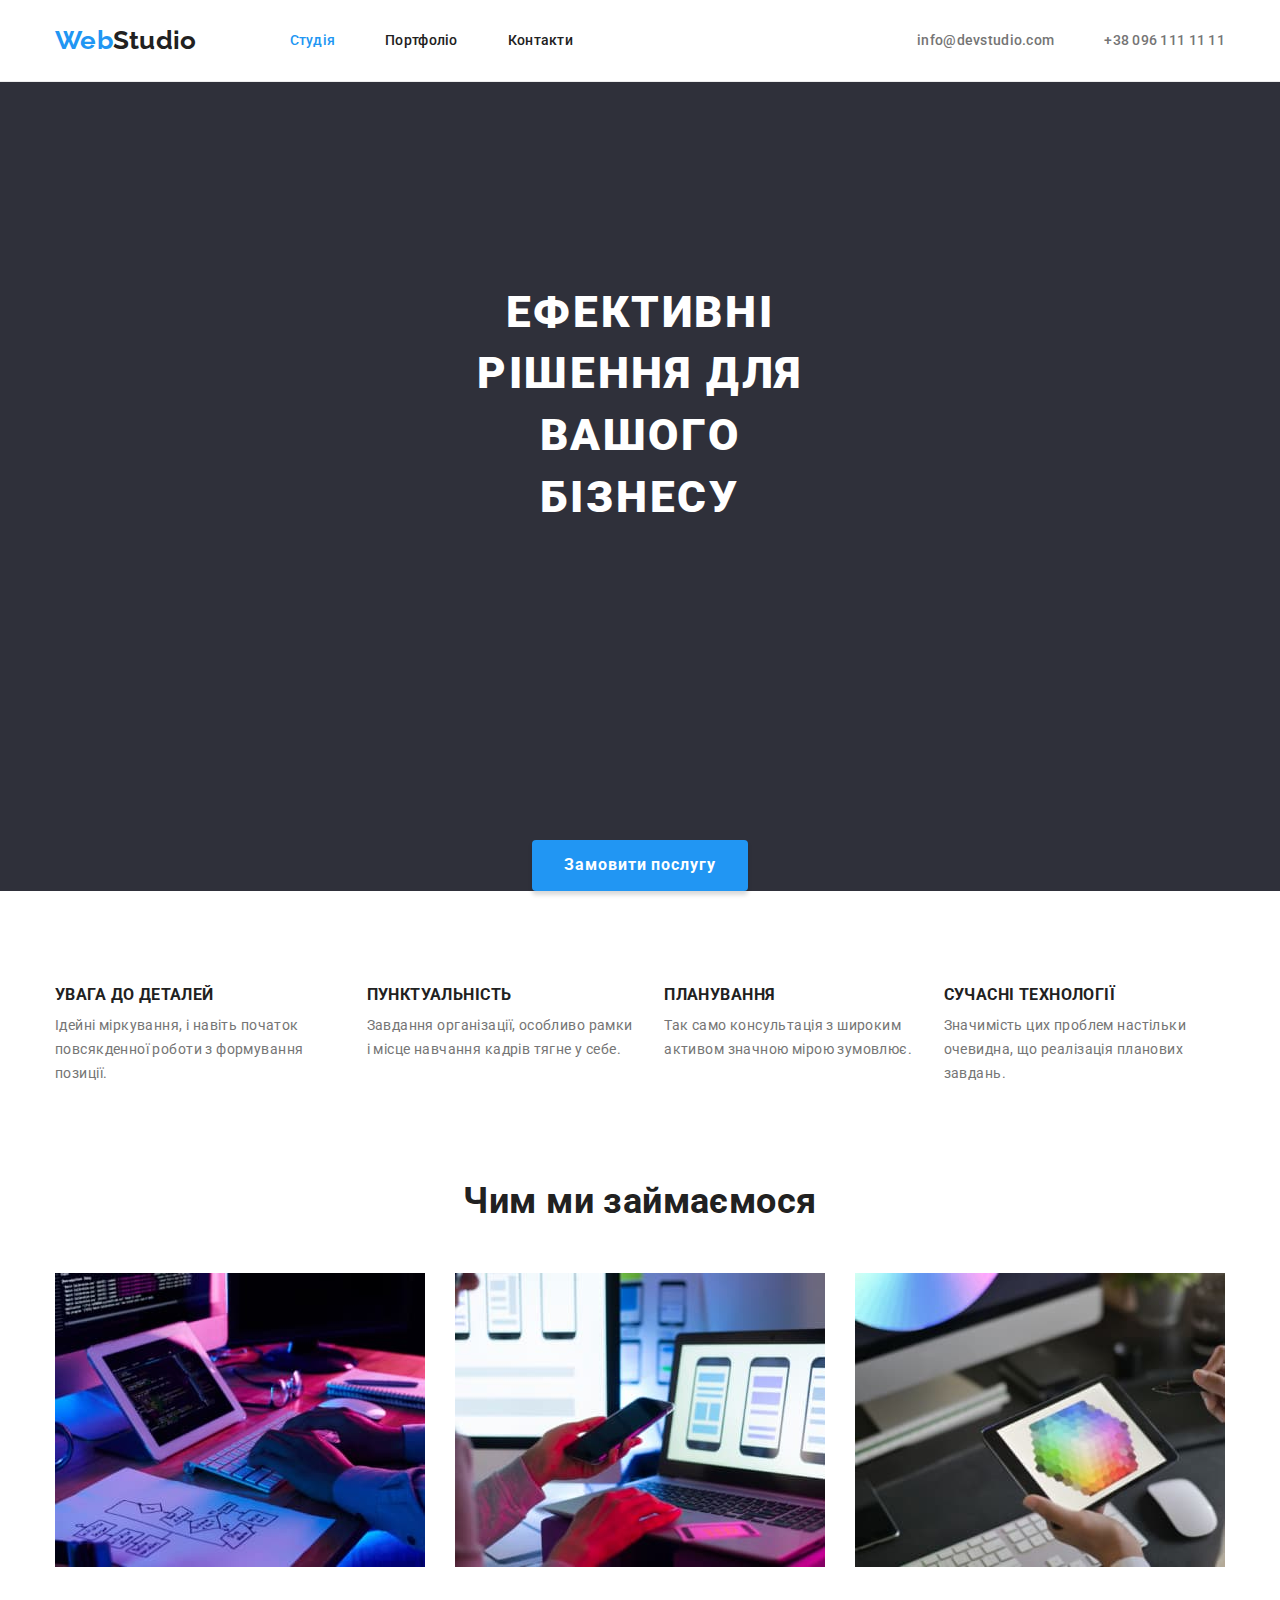
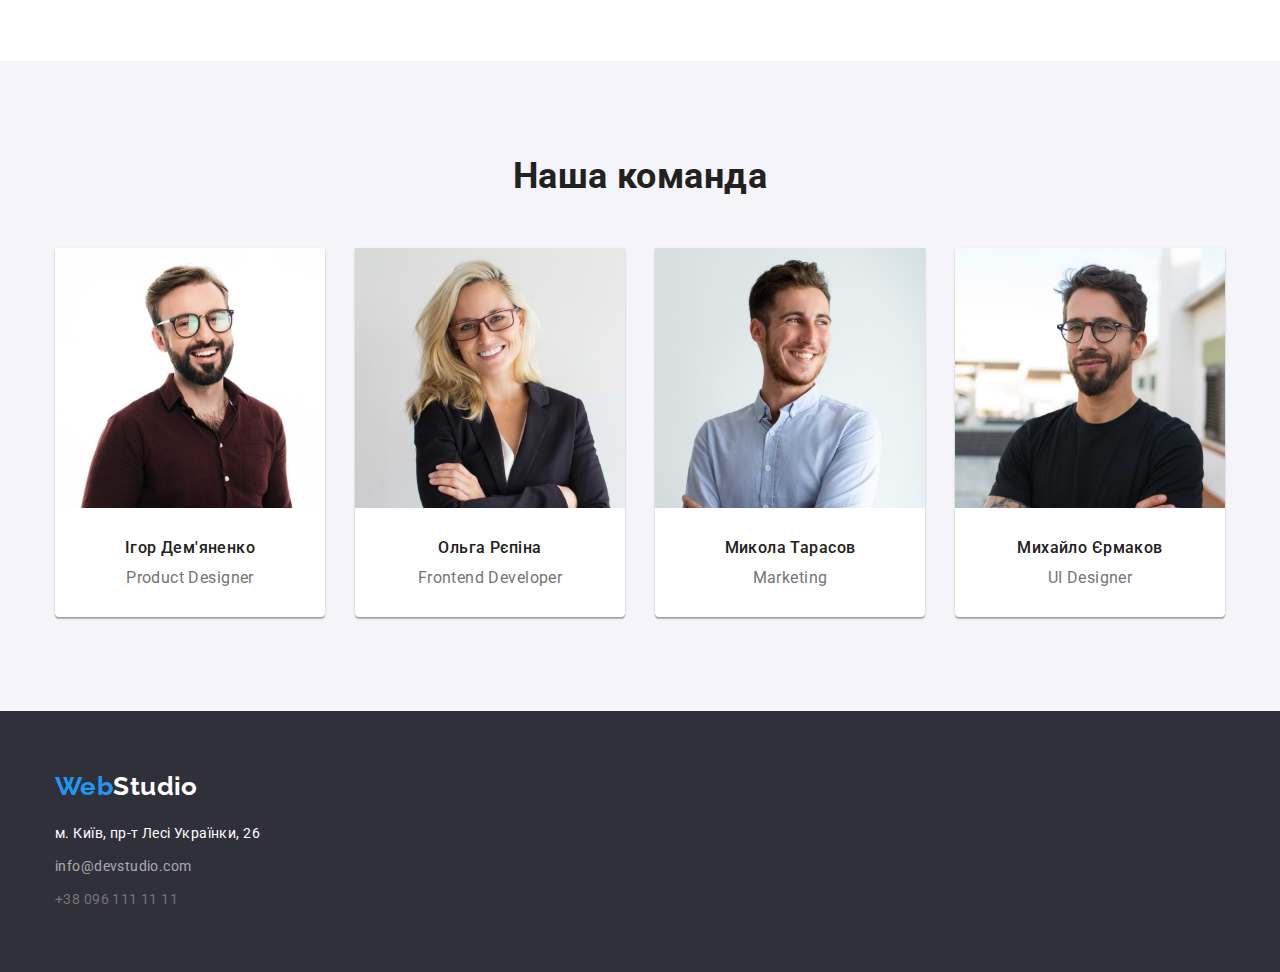
==== commit 45b6f914: "Fix mistakes" ====
--- a/index.html
+++ b/index.html
@@ -133,50 +133,51 @@
           <h2 class="title centered">Наша команда</h2>
           <ul class="team-list list">
             <li class="item">
+              <img
+                class="img"
+                src="./images/product-designer.jpg"
+                alt="фото Ігор Дем'яненко"
+                width="270"
+              />
               <div class="cards">
-                <img
-                  class="img"
-                  src="./images/product-designer.jpg"
-                  alt="фото Ігор Дем'яненко"
-                  width="270"
-                />
                 <h3 class="team-title">Ігор Дем'яненко</h3>
                 <p class="team-text">Product Designer</p>
               </div>
             </li>
 
             <li class="item">
+              <img
+                class="img"
+                src="./images/frontend-developer.jpg"
+                alt="фото Ольга Рєпіна"
+                width="270"
+              />
               <div class="cards">
-                <img
-                  class="img"
-                  src="./images/frontend-developer.jpg"
-                  alt="фото Ольга Рєпіна"
-                  width="270"
-                />
                 <h3 class="team-title">Ольга Рєпіна</h3>
                 <p class="team-text">Frontend Developer</p>
               </div>
             </li>
             <li class="item">
+              <img
+                class="img"
+                src="./images/marketer.jpg"
+                alt="фото Микола Тарасов"
+                width="270"
+              />
               <div class="cards">
-                <img
-                  class="img"
-                  src="./images/marketer.jpg"
-                  alt="фото Микола Тарасов"
-                  width="270"
-                />
                 <h3 class="team-title">Микола Тарасов</h3>
                 <p class="team-text">Marketing</p>
               </div>
             </li>
             <li class="item">
-              <div class="cards">
+              
                 <img
                   class="img"
                   src="./images/ui-designer.jpg"
                   alt="фото Михайло Єрмаков"
                   width="270"
                 />
+                <div class="cards">
                 <h3 class="team-title">Михайло Єрмаков</h3>
                 <p class="team-text">UI Designer</p>
               </div>
@@ -191,8 +192,8 @@
           <span class="accent">Web</span>Studio</a
         >
         <address class="address">
-          <ul class="list">
-            <li>
+          <ul class="address-list list">
+            <li class="item">
               <a
                 href="https://goo.gl/maps/d3vubVebxPEq8JXa8"
                 target="_blank"
@@ -202,15 +203,15 @@
                 м. Київ, пр-т Лесі Українки, 26
               </a>
             </li>
-            <li>
+            <li class="item">
               <a
                 href="mailto:info@devstudio.com"
-                class="address-item list-item link"
+                class="list-item link"
                 >info@devstudio.com</a
               >
             </li>
-            <li>
-              <a href="tel:+380961111111" class="address-item list-item link"
+            <li class="item">
+              <a href="tel:+380961111111" class="list-item link"
                 >+38 096 111 11 11</a
               >
             </li>
--- a/css/styles.css
+++ b/css/styles.css
@@ -2,12 +2,15 @@
   --primary-text-color: #757575;
   --title-text-color: #212121;
   --accent-color: #2196f3;
+  --accent-color-additional: #188ce8;
 
   --primary-color: #ffffff;
   --primary-alfa-color: rgba(255, 255, 255, 0.6);
 
   --accent-background-color: #2f303a;
   --additional-background-color: #f5f4fa;
+
+  --border-color: #eeeeee;
 }
 
 body {
@@ -57,8 +60,6 @@
 /* Header */
 
 .header {
-  padding-top: 24px;
-  padding-bottom: 25px;
   border-bottom: 1px solid;
   border-color: #ececec;
 }
@@ -136,6 +137,10 @@
   color: var(--primary-color);
   margin-top: 0;
   margin-bottom: 32px;
+  padding-top: 200px;
+  padding-right: 452px;
+  padding-bottom: 280px;
+  padding-left: 452px;
 }
 
 .hero-button {
@@ -148,7 +153,14 @@
   cursor: pointer;
   border-radius: 4px;
   padding: 10px 32px;
-  border: transparent;
+  border: none;
+  box-shadow: 0px 4px 4px rgba(0, 0, 0, 0.15);
+  border-radius: 4px;
+}
+
+.hero-button:hover,
+.hero-button:focus {
+  background-color: var(--accent-color-additional);
 }
 
 /* Our advantages section */
@@ -213,28 +225,32 @@
   text-align: center;
 }
 
-.cards {
+.team-list .item {
   background-color: var(--primary-color);
   box-shadow: 0px 1px 3px rgba(0, 0, 0, 0.12), 0px 1px 1px rgba(0, 0, 0, 0.14),
     0px 2px 1px rgba(0, 0, 0, 0.2);
   border-radius: 0px 0px 4px 4px;
 }
 
+.cards {
+  padding-top: 30px;
+  padding-bottom: 30px;
+}
+
 .team-title {
   font-weight: 500;
   font-size: 16px;
   line-height: 1.2;
   color: var(--title-text-color);
-  padding-top: 30px;
-  padding-bottom: 10px;
+
   margin: 0;
 }
 
 .team-text {
   font-size: 16px;
   line-height: 1.2;
-  padding-bottom: 30px;
-  margin: 0;
+  margin-top: 10px;
+  margin-bottom: 0;
 }
 
 /* Footer */
@@ -260,22 +276,19 @@
 
 .address-item-main {
   color: var(--primary-color);
-  display: inline-block;
+}
+
+.address-list .item:not(:last-child) {
+  color: var(--primary-alfa-color);
   margin-bottom: 9px;
 }
 
-.address-item {
-  color: var(--primary-alfa-color);
-  display: inline-block;
-  margin-bottom: 9px;
-}
-
 /* Our works section*/
 
 .button-list {
   display: flex;
   justify-content: center;
-  margin-bottom: 34px;
+  margin-bottom: 50px;
 }
 
 .button-list .item:not(:last-child) {
@@ -292,13 +305,16 @@
   cursor: pointer;
   border-radius: 4px;
   padding: 6px 22px;
-  border: transparent;
+  border: none;
 }
 
 .btn:hover,
 .btn:focus {
   color: var(--primary-color);
   background-color: var(--accent-color);
+  box-shadow: 0px 3px 1px rgba(0, 0, 0, 0.1), 0px 1px 2px rgba(0, 0, 0, 0.08),
+    0px 2px 2px rgba(0, 0, 0, 0.12);
+  border-radius: 4px;
 }
 
 .works {
@@ -323,7 +339,10 @@
   border-right: 1px solid;
   border-bottom: 1px solid;
   border-left: 1px solid;
-  border-color: #EEEEEE;
+  border-color: var(--border-color);
+  padding-top: 20px;
+  padding-bottom: 20px;
+  padding-left: 24px;
 }
 
 .img {
@@ -336,16 +355,12 @@
   line-height: 2;
   letter-spacing: 0.06em;
   color: var(--title-text-color);
-  padding-top: 20px;
-  padding-bottom: 4px;
-  padding-left: 24px;
   margin: 0;
 }
 
 .our-works-text {
   font-size: 16px;
   line-height: 1.9;
-  margin-top: 0;
-  margin-bottom: 20px;
-  margin-left: 24px;
-}
+  margin-top: 4px;
+  margin-bottom: 0;
+}
